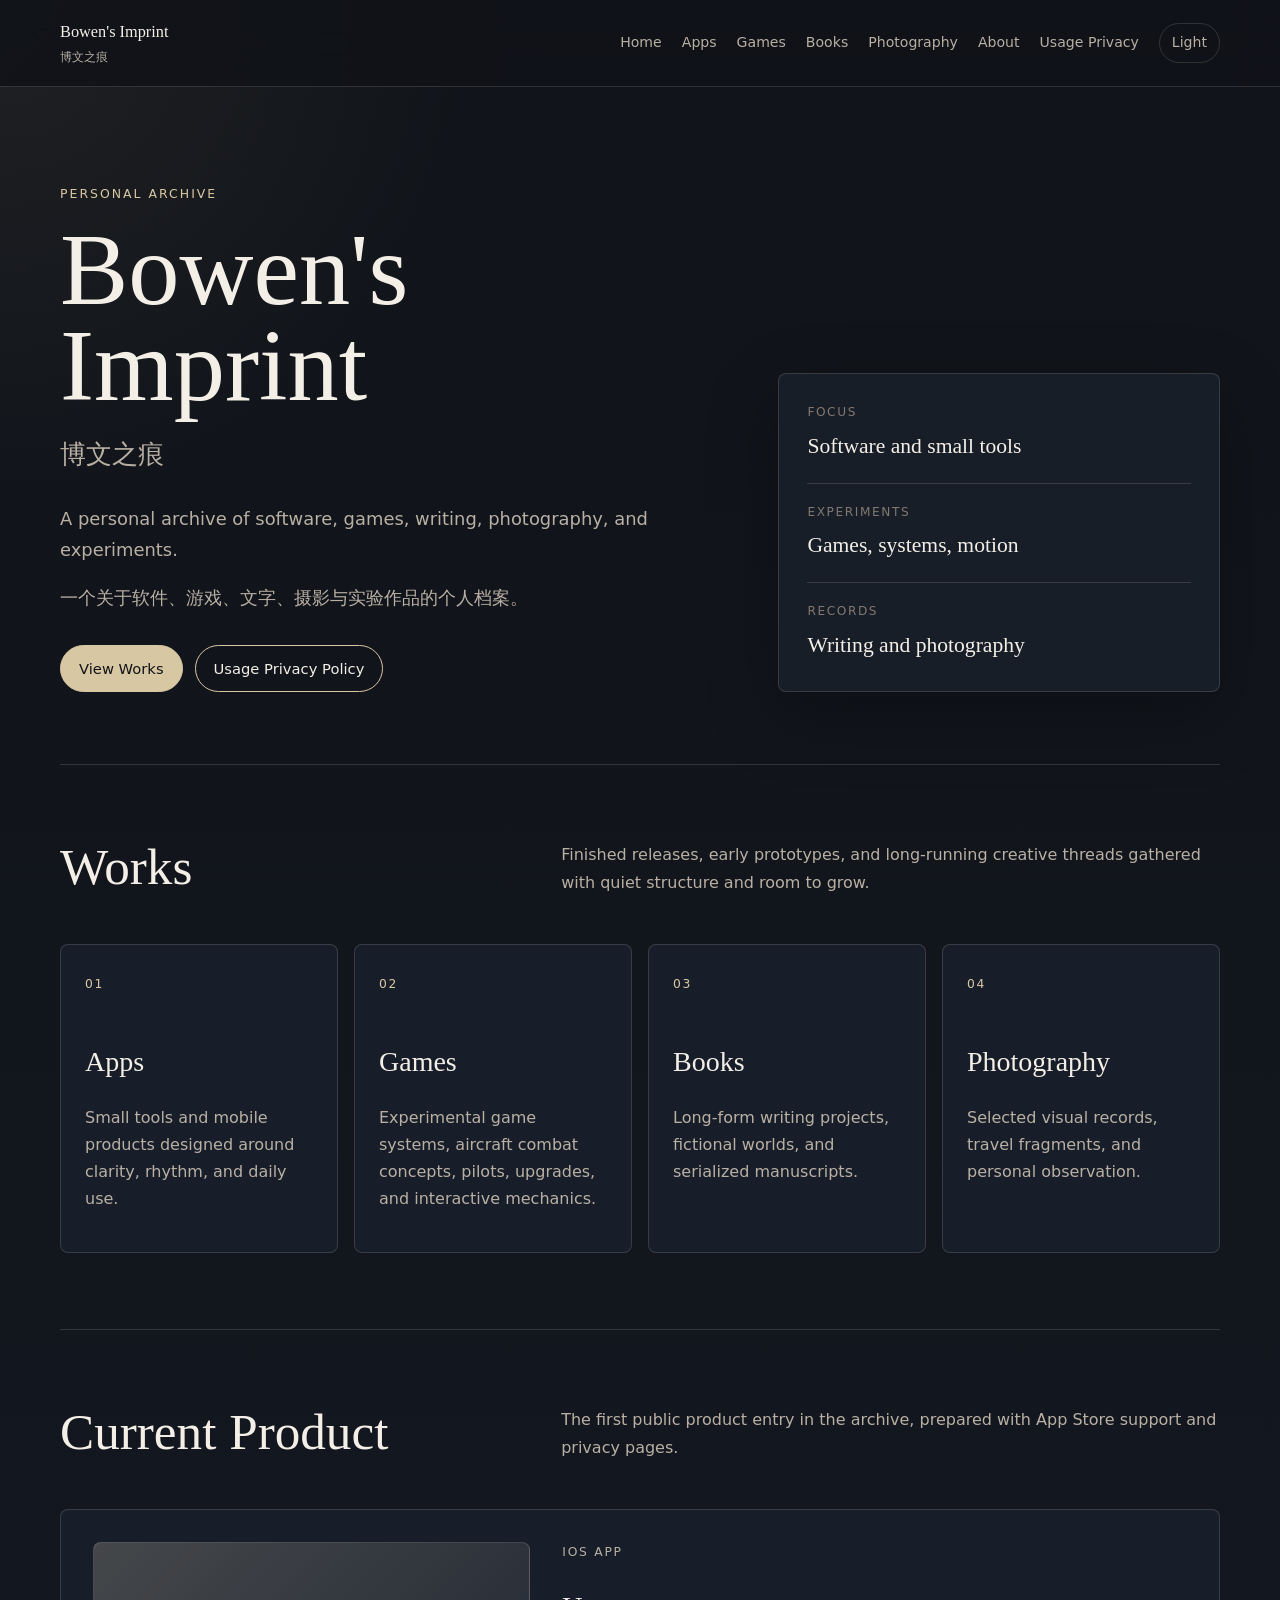
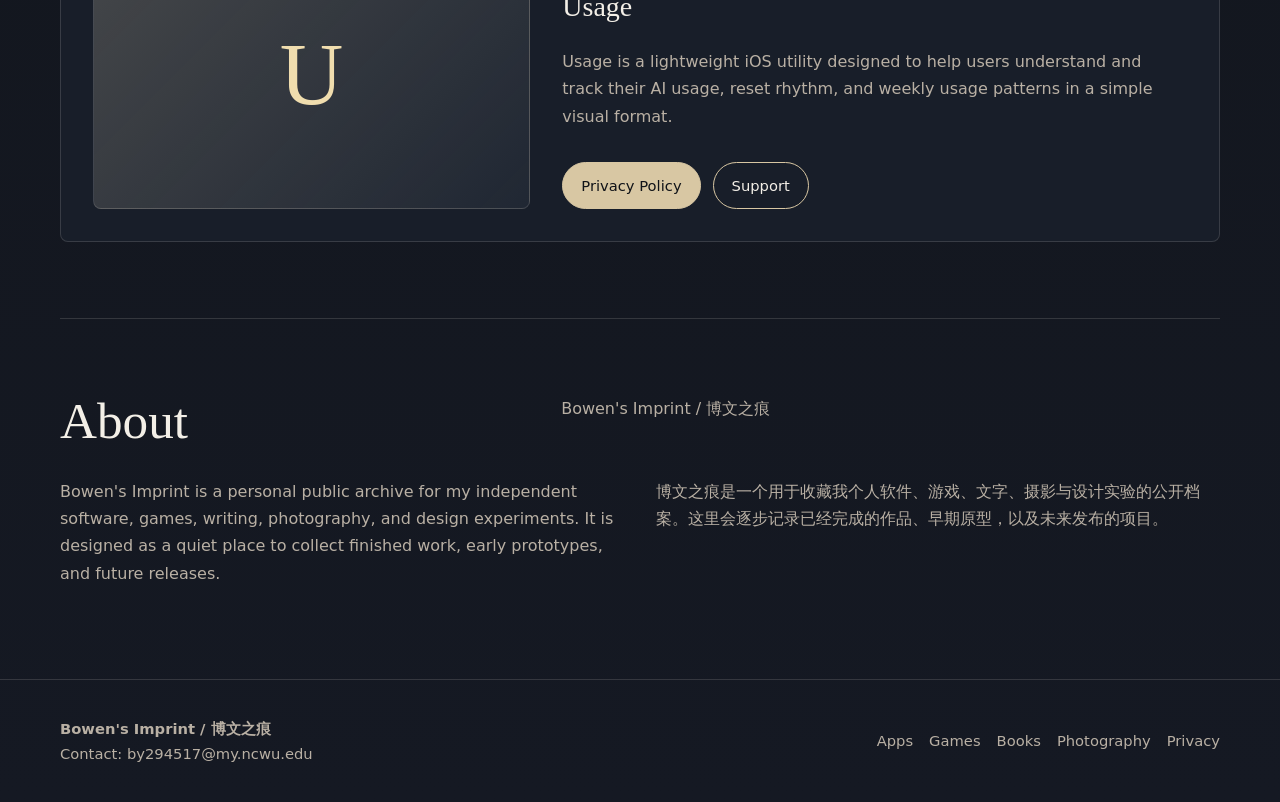
==== index.html @ b710c00c "Initial commit" ====
<!doctype html>
<html lang="en">
  <head>
    <meta charset="utf-8">
    <meta name="viewport" content="width=device-width, initial-scale=1">
    <meta name="description" content="Bowen's Imprint / 博文之痕 is a personal archive of software, games, writing, photography, and experiments.">
    <title>Bowen's Imprint / 博文之痕</title>
    <link rel="stylesheet" href="assets/styles.css">
    <script src="assets/main.js" defer></script>
  </head>
  <body>
    <div class="site-shell">
      <header class="site-header">
        <nav class="nav" aria-label="Primary navigation">
          <a class="brand" href="./" aria-label="Bowen's Imprint home">
            <strong>Bowen's Imprint</strong>
            <span>博文之痕</span>
          </a>
          <div class="nav-links">
            <a href="./">Home</a>
            <a href="#apps">Apps</a>
            <a href="#games">Games</a>
            <a href="#books">Books</a>
            <a href="#photography">Photography</a>
            <a href="#about">About</a>
            <a href="privacy/usage/">Usage Privacy</a>
            <button class="theme-toggle" type="button" data-theme-toggle>Light</button>
          </div>
        </nav>
      </header>

      <main>
        <section class="hero" id="home">
          <div>
            <p class="eyebrow">Personal archive</p>
            <h1>Bowen's Imprint</h1>
            <p class="han-title">博文之痕</p>
            <p class="hero-copy">A personal archive of software, games, writing, photography, and experiments.</p>
            <p class="hero-copy">一个关于软件、游戏、文字、摄影与实验作品的个人档案。</p>
            <div class="hero-actions">
              <a class="button" href="#works">View Works</a>
              <a class="button secondary" href="privacy/usage/">Usage Privacy Policy</a>
            </div>
          </div>
          <aside class="hero-panel" aria-label="Archive categories">
            <dl>
              <div>
                <dt>Focus</dt>
                <dd>Software and small tools</dd>
              </div>
              <div>
                <dt>Experiments</dt>
                <dd>Games, systems, motion</dd>
              </div>
              <div>
                <dt>Records</dt>
                <dd>Writing and photography</dd>
              </div>
            </dl>
          </aside>
        </section>

        <section class="section" id="works" aria-labelledby="works-title">
          <div class="section-heading">
            <h2 id="works-title">Works</h2>
            <p>Finished releases, early prototypes, and long-running creative threads gathered with quiet structure and room to grow.</p>
          </div>
          <div class="grid">
            <article class="card" id="apps">
              <span class="card-number">01</span>
              <h3>Apps</h3>
              <p>Small tools and mobile products designed around clarity, rhythm, and daily use.</p>
            </article>
            <article class="card" id="games">
              <span class="card-number">02</span>
              <h3>Games</h3>
              <p>Experimental game systems, aircraft combat concepts, pilots, upgrades, and interactive mechanics.</p>
            </article>
            <article class="card" id="books">
              <span class="card-number">03</span>
              <h3>Books</h3>
              <p>Long-form writing projects, fictional worlds, and serialized manuscripts.</p>
            </article>
            <article class="card" id="photography">
              <span class="card-number">04</span>
              <h3>Photography</h3>
              <p>Selected visual records, travel fragments, and personal observation.</p>
            </article>
          </div>
        </section>

        <section class="section" aria-labelledby="usage-title">
          <div class="section-heading">
            <h2 id="usage-title">Current Product</h2>
            <p>The first public product entry in the archive, prepared with App Store support and privacy pages.</p>
          </div>
          <article class="product-card">
            <div class="product-mark" aria-hidden="true">U</div>
            <div>
              <p class="product-meta">iOS App</p>
              <h3>Usage</h3>
              <p>Usage is a lightweight iOS utility designed to help users understand and track their AI usage, reset rhythm, and weekly usage patterns in a simple visual format.</p>
              <div class="card-actions">
                <a class="button" href="privacy/usage/">Privacy Policy</a>
                <a class="button secondary" href="support/usage/">Support</a>
              </div>
            </div>
          </article>
        </section>

        <section class="section" id="about" aria-labelledby="about-title">
          <div class="section-heading">
            <h2 id="about-title">About</h2>
            <p>Bowen's Imprint / 博文之痕</p>
          </div>
          <div class="about-copy">
            <p>Bowen's Imprint is a personal public archive for my independent software, games, writing, photography, and design experiments. It is designed as a quiet place to collect finished work, early prototypes, and future releases.</p>
            <p>博文之痕是一个用于收藏我个人软件、游戏、文字、摄影与设计实验的公开档案。这里会逐步记录已经完成的作品、早期原型，以及未来发布的项目。</p>
          </div>
        </section>
      </main>

      <footer class="site-footer">
        <div class="footer-inner">
          <div>
            <strong>Bowen's Imprint / 博文之痕</strong><br>
            Contact: <a href="mailto:by294517@my.ncwu.edu">by294517@my.ncwu.edu</a>
          </div>
          <div class="footer-links" aria-label="Footer navigation">
            <a href="#apps">Apps</a>
            <a href="#games">Games</a>
            <a href="#books">Books</a>
            <a href="#photography">Photography</a>
            <a href="privacy/usage/">Privacy</a>
          </div>
        </div>
      </footer>
    </div>
  </body>
</html>
---- assets/styles.css ----
:root {
  /* Shared design tokens keep the static pages visually consistent. */
  color-scheme: dark;
  --bg: #101318;
  --bg-soft: #151923;
  --panel: #1a202b;
  --panel-strong: #202733;
  --text: #f3efe7;
  --muted: #b9b0a4;
  --subtle: #81786f;
  --line: rgba(243, 239, 231, 0.14);
  --accent: #d8c7a3;
  --accent-strong: #f0ddae;
  --shadow: rgba(0, 0, 0, 0.28);
  --max-width: 1160px;
  --radius: 8px;
  --ease: 180ms ease;
}

:root[data-theme="light"] {
  color-scheme: light;
  --bg: #f5f1ea;
  --bg-soft: #ebe5db;
  --panel: #fffaf1;
  --panel-strong: #f4eadb;
  --text: #17191d;
  --muted: #565048;
  --subtle: #7d756b;
  --line: rgba(23, 25, 29, 0.14);
  --accent: #8a6b35;
  --accent-strong: #5e451c;
  --shadow: rgba(39, 30, 19, 0.12);
}

* {
  box-sizing: border-box;
}

html {
  scroll-behavior: smooth;
}

body {
  margin: 0;
  min-width: 320px;
  background:
    radial-gradient(circle at top left, rgba(216, 199, 163, 0.08), transparent 32rem),
    linear-gradient(180deg, var(--bg), var(--bg-soft));
  color: var(--text);
  font-family: Inter, ui-sans-serif, system-ui, -apple-system, BlinkMacSystemFont, "Segoe UI", sans-serif;
  font-size: 16px;
  line-height: 1.7;
  text-rendering: optimizeLegibility;
}

a {
  color: inherit;
  text-decoration: none;
}

a:hover {
  color: var(--accent-strong);
}

.site-shell {
  min-height: 100vh;
}

.site-header {
  position: sticky;
  top: 0;
  z-index: 20;
  border-bottom: 1px solid var(--line);
  background: color-mix(in srgb, var(--bg) 88%, transparent);
  backdrop-filter: blur(18px);
}

/* The navigation wraps on small screens so every required link remains reachable. */
.nav {
  display: flex;
  align-items: center;
  justify-content: space-between;
  width: min(100% - 40px, var(--max-width));
  margin: 0 auto;
  padding: 18px 0;
  gap: 24px;
}

.brand {
  display: grid;
  gap: 1px;
  min-width: max-content;
  font-family: Georgia, "Times New Roman", serif;
}

.brand strong {
  font-size: 1.02rem;
  font-weight: 500;
}

.brand span {
  color: var(--muted);
  font-size: 0.78rem;
}

.nav-links {
  display: flex;
  align-items: center;
  justify-content: flex-end;
  gap: 20px;
  color: var(--muted);
  font-size: 0.88rem;
}

.nav-links a {
  transition: color var(--ease);
}

.theme-toggle {
  border: 1px solid var(--line);
  border-radius: 999px;
  background: transparent;
  color: var(--muted);
  cursor: pointer;
  font: inherit;
  padding: 7px 12px;
  transition: border-color var(--ease), color var(--ease), background var(--ease);
}

.theme-toggle:hover {
  border-color: var(--accent);
  color: var(--accent-strong);
  background: color-mix(in srgb, var(--accent) 10%, transparent);
}

.section,
.hero,
.page-hero,
.footer-inner {
  width: min(100% - 40px, var(--max-width));
  margin: 0 auto;
}

.hero {
  display: grid;
  grid-template-columns: minmax(0, 1.2fr) minmax(280px, 0.8fr);
  align-items: end;
  gap: 56px;
  padding: 96px 0 72px;
}

/* Hero typography is intentionally editorial and restrained rather than startup-like. */
.eyebrow {
  margin: 0 0 18px;
  color: var(--accent);
  font-size: 0.78rem;
  letter-spacing: 0.16em;
  text-transform: uppercase;
}

h1,
h2,
h3,
p {
  margin-top: 0;
}

h1,
.page-title {
  margin-bottom: 18px;
  font-family: Georgia, "Times New Roman", serif;
  font-size: clamp(3.5rem, 8vw, 7.8rem);
  font-weight: 400;
  line-height: 0.94;
}

.han-title {
  margin-bottom: 28px;
  color: var(--muted);
  font-family: "Songti SC", "Noto Serif CJK SC", serif;
  font-size: clamp(1.45rem, 2vw, 2.15rem);
  font-weight: 400;
}

.hero-copy {
  max-width: 720px;
  color: var(--muted);
  font-size: clamp(1.05rem, 1.4vw, 1.2rem);
}

.hero-actions,
.card-actions {
  display: flex;
  flex-wrap: wrap;
  gap: 12px;
  margin-top: 32px;
}

.button {
  display: inline-flex;
  align-items: center;
  justify-content: center;
  min-height: 44px;
  border: 1px solid var(--accent);
  border-radius: 999px;
  padding: 10px 18px;
  color: var(--bg);
  background: var(--accent);
  font-size: 0.92rem;
  transition: transform var(--ease), border-color var(--ease), background var(--ease), color var(--ease);
}

.button:hover {
  transform: translateY(-1px);
  color: var(--bg);
  background: var(--accent-strong);
  border-color: var(--accent-strong);
}

.button.secondary {
  color: var(--text);
  background: transparent;
}

.button.secondary:hover {
  color: var(--accent-strong);
  background: color-mix(in srgb, var(--accent) 10%, transparent);
}

.hero-panel {
  border: 1px solid var(--line);
  border-radius: var(--radius);
  padding: 28px;
  background: color-mix(in srgb, var(--panel) 88%, transparent);
  box-shadow: 0 24px 70px var(--shadow);
}

.hero-panel dl {
  display: grid;
  gap: 18px;
  margin: 0;
}

.hero-panel div {
  border-bottom: 1px solid var(--line);
  padding-bottom: 18px;
}

.hero-panel div:last-child {
  border-bottom: 0;
  padding-bottom: 0;
}

.hero-panel dt {
  color: var(--subtle);
  font-size: 0.76rem;
  letter-spacing: 0.13em;
  text-transform: uppercase;
}

.hero-panel dd {
  margin: 5px 0 0;
  color: var(--text);
  font-family: Georgia, "Times New Roman", serif;
  font-size: 1.35rem;
}

.section {
  padding: 76px 0;
  border-top: 1px solid var(--line);
}

.section-heading {
  display: grid;
  grid-template-columns: minmax(0, 0.7fr) minmax(0, 1fr);
  gap: 40px;
  margin-bottom: 32px;
}

.section h2 {
  margin-bottom: 0;
  font-family: Georgia, "Times New Roman", serif;
  font-size: clamp(2rem, 4vw, 4rem);
  font-weight: 400;
  line-height: 1;
}

.section-heading p,
.about-copy p,
.document p,
.document li {
  color: var(--muted);
}

.grid {
  display: grid;
  grid-template-columns: repeat(4, minmax(0, 1fr));
  gap: 16px;
}

/* Cards use thin borders and subtle movement to keep the archive calm but tactile. */
.card,
.product-card {
  border: 1px solid var(--line);
  border-radius: var(--radius);
  background: color-mix(in srgb, var(--panel) 92%, transparent);
  transition: transform var(--ease), border-color var(--ease), background var(--ease);
}

.card {
  min-height: 270px;
  padding: 24px;
}

.card:hover,
.product-card:hover {
  transform: translateY(-3px);
  border-color: color-mix(in srgb, var(--accent) 55%, var(--line));
  background: var(--panel);
}

.card-number,
.product-meta {
  color: var(--accent);
  font-size: 0.77rem;
  letter-spacing: 0.14em;
  text-transform: uppercase;
}

.card h3,
.product-card h3 {
  margin: 42px 0 18px;
  font-family: Georgia, "Times New Roman", serif;
  font-size: 1.75rem;
  font-weight: 400;
}

.card p,
.product-card p {
  color: var(--muted);
}

.product-card {
  display: grid;
  grid-template-columns: minmax(0, 0.7fr) minmax(0, 1fr);
  gap: 32px;
  padding: 32px;
}

.product-mark {
  display: grid;
  place-items: center;
  min-height: 260px;
  border: 1px solid var(--line);
  border-radius: var(--radius);
  background:
    linear-gradient(135deg, color-mix(in srgb, var(--accent) 20%, transparent), transparent),
    var(--panel-strong);
  color: var(--accent-strong);
  font-family: Georgia, "Times New Roman", serif;
  font-size: clamp(3rem, 8vw, 5.5rem);
}

.product-card h3 {
  margin-top: 20px;
}

.about-copy {
  display: grid;
  grid-template-columns: repeat(2, minmax(0, 1fr));
  gap: 32px;
}

.site-footer {
  border-top: 1px solid var(--line);
  padding: 36px 0;
}

.footer-inner {
  display: flex;
  align-items: center;
  justify-content: space-between;
  gap: 24px;
  color: var(--muted);
  font-size: 0.92rem;
}

.footer-links {
  display: flex;
  flex-wrap: wrap;
  justify-content: flex-end;
  gap: 16px;
}

.page-hero {
  padding: 80px 0 36px;
}

.page-title {
  max-width: 820px;
  font-size: clamp(2.8rem, 7vw, 6.2rem);
}

.page-kicker {
  max-width: 740px;
  color: var(--muted);
  font-size: 1.08rem;
}

.document {
  width: min(100% - 40px, 860px);
  margin: 0 auto 88px;
  border-top: 1px solid var(--line);
  padding-top: 40px;
}

.document h2 {
  margin: 42px 0 10px;
  font-family: Georgia, "Times New Roman", serif;
  font-size: 1.8rem;
  font-weight: 400;
}

.document h2:first-child {
  margin-top: 0;
}

.document h3 {
  margin: 34px 0 8px;
  font-size: 1.08rem;
  font-weight: 600;
}

.document ul {
  padding-left: 22px;
}

.document a {
  color: var(--accent-strong);
  text-decoration: underline;
  text-decoration-thickness: 1px;
  text-underline-offset: 4px;
}

.back-link {
  display: inline-flex;
  margin-bottom: 28px;
  color: var(--accent);
  font-size: 0.92rem;
}

@media (max-width: 920px) {
  .nav {
    align-items: flex-start;
    flex-direction: column;
  }

  .nav-links {
    flex-wrap: wrap;
    justify-content: flex-start;
    gap: 12px 16px;
  }

  .hero,
  .section-heading,
  .product-card,
  .about-copy {
    grid-template-columns: 1fr;
  }

  .hero {
    padding-top: 70px;
  }

  .grid {
    grid-template-columns: repeat(2, minmax(0, 1fr));
  }
}

@media (max-width: 620px) {
  body {
    font-size: 15px;
  }

  .section,
  .hero,
  .page-hero,
  .footer-inner {
    width: min(100% - 28px, var(--max-width));
  }

  .hero {
    gap: 28px;
    padding: 52px 0 48px;
  }

  h1 {
    font-size: clamp(3rem, 15vw, 4.5rem);
  }

  .grid {
    grid-template-columns: 1fr;
  }

  .card {
    min-height: auto;
  }

  .product-card,
  .hero-panel {
    padding: 22px;
  }

  .product-mark {
    min-height: 180px;
  }

  .footer-inner {
    align-items: flex-start;
    flex-direction: column;
  }

  .footer-links {
    justify-content: flex-start;
  }

  .nav-links {
    font-size: 0.84rem;
  }
}
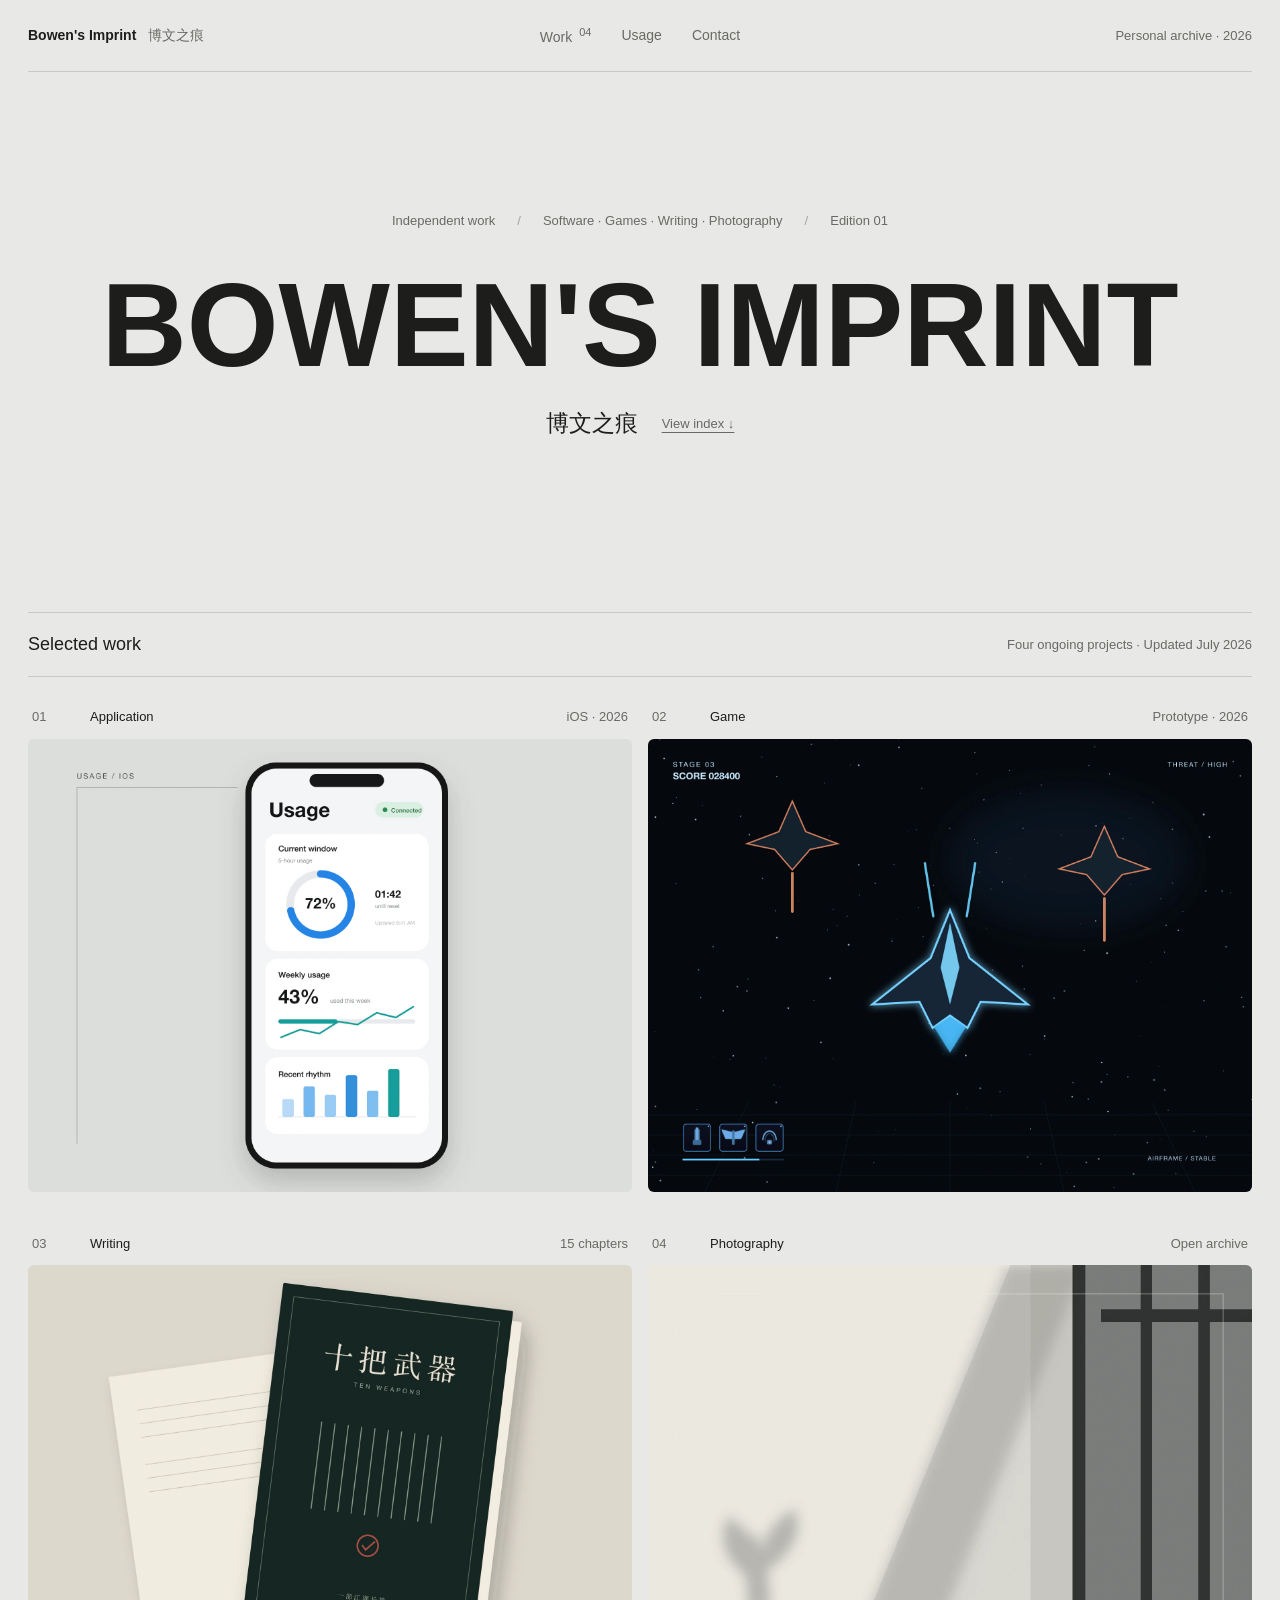
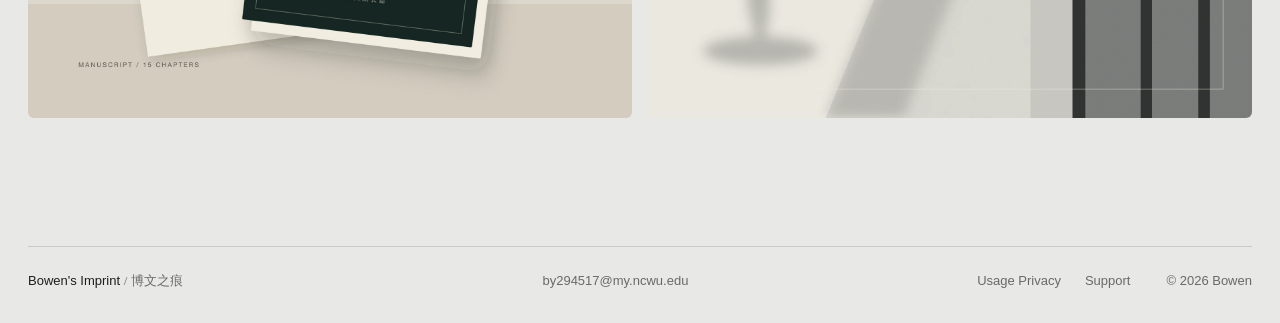
==== commit 3f738034: "Fix website access and redesign homepage - Fixed website structure and accessibility issues - Update" ====
--- a/index.html
+++ b/index.html
@@ -3,138 +3,143 @@
   <head>
     <meta charset="utf-8">
     <meta name="viewport" content="width=device-width, initial-scale=1">
-    <meta name="description" content="Bowen's Imprint / 博文之痕 is a personal archive of software, games, writing, photography, and experiments.">
+    <meta name="theme-color" content="#e8e8e6">
+    <meta name="description" content="Bowen's Imprint / 博文之痕 — software, games, writing, and photography by Bowen.">
     <title>Bowen's Imprint / 博文之痕</title>
+    <link rel="icon" href="assets/favicon.svg" type="image/svg+xml">
+    <link rel="preload" href="assets/images/usage.webp" as="image" type="image/webp">
     <link rel="stylesheet" href="assets/styles.css">
     <script src="assets/main.js" defer></script>
   </head>
   <body>
-    <div class="site-shell">
-      <header class="site-header">
-        <nav class="nav" aria-label="Primary navigation">
-          <a class="brand" href="./" aria-label="Bowen's Imprint home">
-            <strong>Bowen's Imprint</strong>
-            <span>博文之痕</span>
-          </a>
-          <div class="nav-links">
-            <a href="./">Home</a>
-            <a href="#apps">Apps</a>
-            <a href="#games">Games</a>
-            <a href="#books">Books</a>
-            <a href="#photography">Photography</a>
-            <a href="#about">About</a>
-            <a href="privacy/usage/">Usage Privacy</a>
-            <button class="theme-toggle" type="button" data-theme-toggle>Light</button>
+    <a class="skip-link" href="#works">Skip to works</a>
+
+    <header class="site-header">
+      <div class="header-inner">
+        <a class="site-mark" href="./" aria-label="Bowen's Imprint home">
+          <span>Bowen's Imprint</span>
+          <span lang="zh-Hans">博文之痕</span>
+        </a>
+        <nav class="header-nav" aria-label="Primary navigation">
+          <a href="#works">Work <span>04</span></a>
+          <a href="privacy/usage/">Usage</a>
+          <a href="mailto:by294517@my.ncwu.edu">Contact</a>
+        </nav>
+        <span class="header-note">Personal archive · 2026</span>
+      </div>
+    </header>
+
+    <main>
+      <section class="intro" aria-labelledby="page-title">
+        <div class="intro-inner">
+          <div class="intro-meta" aria-hidden="true">
+            <span>Independent work</span>
+            <span>Software · Games · Writing · Photography</span>
+            <span>Edition 01</span>
           </div>
-        </nav>
-      </header>
+          <h1 id="page-title">Bowen's Imprint</h1>
+          <div class="intro-credit">
+            <span lang="zh-Hans">博文之痕</span>
+            <a href="#works">View index ↓</a>
+          </div>
+        </div>
+      </section>
 
-      <main>
-        <section class="hero" id="home">
-          <div>
-            <p class="eyebrow">Personal archive</p>
-            <h1>Bowen's Imprint</h1>
-            <p class="han-title">博文之痕</p>
-            <p class="hero-copy">A personal archive of software, games, writing, photography, and experiments.</p>
-            <p class="hero-copy">一个关于软件、游戏、文字、摄影与实验作品的个人档案。</p>
-            <div class="hero-actions">
-              <a class="button" href="#works">View Works</a>
-              <a class="button secondary" href="privacy/usage/">Usage Privacy Policy</a>
+      <section class="project-index" id="works" aria-labelledby="works-title">
+        <header class="index-header">
+          <h2 id="works-title">Selected work</h2>
+          <p>Four ongoing projects · Updated July 2026</p>
+        </header>
+        <div class="project-grid">
+          <article class="project">
+            <div class="project-meta">
+              <span>01</span>
+              <span>Application</span>
+              <span>iOS · 2026</span>
             </div>
-          </div>
-          <aside class="hero-panel" aria-label="Archive categories">
-            <dl>
-              <div>
-                <dt>Focus</dt>
-                <dd>Software and small tools</dd>
-              </div>
-              <div>
-                <dt>Experiments</dt>
-                <dd>Games, systems, motion</dd>
-              </div>
-              <div>
-                <dt>Records</dt>
-                <dd>Writing and photography</dd>
-              </div>
-            </dl>
-          </aside>
-        </section>
-
-        <section class="section" id="works" aria-labelledby="works-title">
-          <div class="section-heading">
-            <h2 id="works-title">Works</h2>
-            <p>Finished releases, early prototypes, and long-running creative threads gathered with quiet structure and room to grow.</p>
-          </div>
-          <div class="grid">
-            <article class="card" id="apps">
-              <span class="card-number">01</span>
-              <h3>Apps</h3>
-              <p>Small tools and mobile products designed around clarity, rhythm, and daily use.</p>
-            </article>
-            <article class="card" id="games">
-              <span class="card-number">02</span>
-              <h3>Games</h3>
-              <p>Experimental game systems, aircraft combat concepts, pilots, upgrades, and interactive mechanics.</p>
-            </article>
-            <article class="card" id="books">
-              <span class="card-number">03</span>
-              <h3>Books</h3>
-              <p>Long-form writing projects, fictional worlds, and serialized manuscripts.</p>
-            </article>
-            <article class="card" id="photography">
-              <span class="card-number">04</span>
-              <h3>Photography</h3>
-              <p>Selected visual records, travel fragments, and personal observation.</p>
-            </article>
-          </div>
-        </section>
-
-        <section class="section" aria-labelledby="usage-title">
-          <div class="section-heading">
-            <h2 id="usage-title">Current Product</h2>
-            <p>The first public product entry in the archive, prepared with App Store support and privacy pages.</p>
-          </div>
-          <article class="product-card">
-            <div class="product-mark" aria-hidden="true">U</div>
-            <div>
-              <p class="product-meta">iOS App</p>
-              <h3>Usage</h3>
-              <p>Usage is a lightweight iOS utility designed to help users understand and track their AI usage, reset rhythm, and weekly usage patterns in a simple visual format.</p>
-              <div class="card-actions">
-                <a class="button" href="privacy/usage/">Privacy Policy</a>
-                <a class="button secondary" href="support/usage/">Support</a>
+            <div class="project-visual" tabindex="0" data-project aria-label="Usage, iOS application">
+              <img src="assets/images/usage.webp" width="1800" height="1350" alt="Usage iOS app interface showing current and weekly AI usage" fetchpriority="high">
+              <div class="project-overlay">
+                <p class="project-state">Available for iOS</p>
+                <div class="project-details">
+                  <h3>Usage</h3>
+                  <p>A clear view of AI usage and reset rhythm.</p>
+                  <nav class="project-links" aria-label="Usage links">
+                    <a href="privacy/usage/">Privacy</a>
+                    <a href="support/usage/">Support</a>
+                  </nav>
+                </div>
               </div>
             </div>
           </article>
-        </section>
 
-        <section class="section" id="about" aria-labelledby="about-title">
-          <div class="section-heading">
-            <h2 id="about-title">About</h2>
-            <p>Bowen's Imprint / 博文之痕</p>
-          </div>
-          <div class="about-copy">
-            <p>Bowen's Imprint is a personal public archive for my independent software, games, writing, photography, and design experiments. It is designed as a quiet place to collect finished work, early prototypes, and future releases.</p>
-            <p>博文之痕是一个用于收藏我个人软件、游戏、文字、摄影与设计实验的公开档案。这里会逐步记录已经完成的作品、早期原型，以及未来发布的项目。</p>
-          </div>
-        </section>
-      </main>
+          <article class="project">
+            <div class="project-meta">
+              <span>02</span>
+              <span>Game</span>
+              <span>Prototype · 2026</span>
+            </div>
+            <div class="project-visual" tabindex="0" data-project aria-label="Thunder Fighter, experimental game">
+              <img src="assets/images/thunder-fighter.webp" width="1800" height="1350" alt="Thunder Fighter space combat interface with aircraft, enemies, and equipment HUD" loading="lazy">
+              <div class="project-overlay">
+                <p class="project-state">In development</p>
+                <div class="project-details">
+                  <h3>Thunder Fighter</h3>
+                  <p>Aircraft combat, pilots, systems, and upgrades.</p>
+                </div>
+              </div>
+            </div>
+          </article>
 
-      <footer class="site-footer">
-        <div class="footer-inner">
-          <div>
-            <strong>Bowen's Imprint / 博文之痕</strong><br>
-            Contact: <a href="mailto:by294517@my.ncwu.edu">by294517@my.ncwu.edu</a>
-          </div>
-          <div class="footer-links" aria-label="Footer navigation">
-            <a href="#apps">Apps</a>
-            <a href="#games">Games</a>
-            <a href="#books">Books</a>
-            <a href="#photography">Photography</a>
-            <a href="privacy/usage/">Privacy</a>
-          </div>
+          <article class="project">
+            <div class="project-meta">
+              <span>03</span>
+              <span>Writing</span>
+              <span>15 chapters</span>
+            </div>
+            <div class="project-visual" tabindex="0" data-project aria-label="Ten Weapons, Chinese novel">
+              <img src="assets/images/ten-weapons.webp" width="1800" height="1350" alt="Dark green book cover for the Chinese novel Ten Weapons" loading="lazy">
+              <div class="project-overlay">
+                <p class="project-state">Manuscript</p>
+                <div class="project-details">
+                  <h3>Ten Weapons <span lang="zh-Hans">十把武器</span></h3>
+                  <p>A long-form wuxia world told through people and weapons.</p>
+                </div>
+              </div>
+            </div>
+          </article>
+
+          <article class="project">
+            <div class="project-meta">
+              <span>04</span>
+              <span>Photography</span>
+              <span>Open archive</span>
+            </div>
+            <div class="project-visual" tabindex="0" data-project aria-label="Photography archive">
+              <img src="assets/images/photography-placeholder.webp" width="1800" height="1350" alt="Quiet architectural light and shadow reserved for the photography archive" loading="lazy">
+              <div class="project-overlay">
+                <p class="project-state">First selection pending</p>
+                <div class="project-details">
+                  <h3>Photography</h3>
+                  <p>Personal observations, awaiting the first selection.</p>
+                </div>
+              </div>
+            </div>
+          </article>
         </div>
-      </footer>
-    </div>
+      </section>
+    </main>
+
+    <footer class="site-footer">
+      <div class="footer-inner">
+        <p class="footer-name">Bowen's Imprint <span lang="zh-Hans">/ 博文之痕</span></p>
+        <a class="footer-contact" href="mailto:by294517@my.ncwu.edu">by294517@my.ncwu.edu</a>
+        <nav class="footer-links" aria-label="Legal and support links">
+          <a href="privacy/usage/">Usage Privacy</a>
+          <a href="support/usage/">Support</a>
+        </nav>
+        <p class="footer-year">© 2026 Bowen</p>
+      </div>
+    </footer>
   </body>
 </html>
--- a/assets/styles.css
+++ b/assets/styles.css
@@ -1,35 +1,12 @@
 :root {
-  /* Shared design tokens keep the static pages visually consistent. */
-  color-scheme: dark;
-  --bg: #101318;
-  --bg-soft: #151923;
-  --panel: #1a202b;
-  --panel-strong: #202733;
-  --text: #f3efe7;
-  --muted: #b9b0a4;
-  --subtle: #81786f;
-  --line: rgba(243, 239, 231, 0.14);
-  --accent: #d8c7a3;
-  --accent-strong: #f0ddae;
-  --shadow: rgba(0, 0, 0, 0.28);
-  --max-width: 1160px;
-  --radius: 8px;
-  --ease: 180ms ease;
-}
-
-:root[data-theme="light"] {
   color-scheme: light;
-  --bg: #f5f1ea;
-  --bg-soft: #ebe5db;
-  --panel: #fffaf1;
-  --panel-strong: #f4eadb;
-  --text: #17191d;
-  --muted: #565048;
-  --subtle: #7d756b;
-  --line: rgba(23, 25, 29, 0.14);
-  --accent: #8a6b35;
-  --accent-strong: #5e451c;
-  --shadow: rgba(39, 30, 19, 0.12);
+  --paper: #e8e8e6;
+  --surface: #f3f3f0;
+  --ink: #1d1e1c;
+  --muted: #696a66;
+  --line: #c9cac6;
+  --gutter: 28px;
+  --content-width: 1760px;
 }
 
 * {
@@ -43,14 +20,13 @@
 body {
   margin: 0;
   min-width: 320px;
-  background:
-    radial-gradient(circle at top left, rgba(216, 199, 163, 0.08), transparent 32rem),
-    linear-gradient(180deg, var(--bg), var(--bg-soft));
-  color: var(--text);
-  font-family: Inter, ui-sans-serif, system-ui, -apple-system, BlinkMacSystemFont, "Segoe UI", sans-serif;
+  background: var(--paper);
+  color: var(--ink);
+  font-family: "Helvetica Neue", Helvetica, Arial, "PingFang SC", sans-serif;
   font-size: 16px;
-  line-height: 1.7;
+  line-height: 1.5;
   text-rendering: optimizeLegibility;
+  -webkit-font-smoothing: antialiased;
 }
 
 a {
@@ -58,473 +34,679 @@
   text-decoration: none;
 }
 
-a:hover {
-  color: var(--accent-strong);
-}
-
-.site-shell {
-  min-height: 100vh;
+img {
+  display: block;
+  max-width: 100%;
+}
+
+button,
+input,
+textarea,
+select {
+  font: inherit;
+}
+
+.skip-link {
+  position: absolute;
+  top: -80px;
+  left: 12px;
+  z-index: 100;
+  padding: 10px 14px;
+  background: var(--ink);
+  color: var(--surface);
+}
+
+.keyboard-navigation .skip-link:focus {
+  top: 12px;
+}
+
+.visually-hidden {
+  position: absolute;
+  width: 1px;
+  height: 1px;
+  padding: 0;
+  margin: -1px;
+  overflow: hidden;
+  clip: rect(0, 0, 0, 0);
+  white-space: nowrap;
+  border: 0;
 }
 
 .site-header {
-  position: sticky;
-  top: 0;
-  z-index: 20;
+  position: absolute;
+  inset: 0 0 auto;
+  z-index: 10;
+}
+
+.header-inner {
+  display: grid;
+  grid-template-columns: 1fr auto 1fr;
+  align-items: center;
+  width: min(calc(100% - (var(--gutter) * 2)), var(--content-width));
+  min-height: 72px;
+  margin: 0 auto;
   border-bottom: 1px solid var(--line);
-  background: color-mix(in srgb, var(--bg) 88%, transparent);
-  backdrop-filter: blur(18px);
-}
-
-/* The navigation wraps on small screens so every required link remains reachable. */
-.nav {
+}
+
+.site-mark {
+  display: flex;
+  align-items: baseline;
+  gap: 12px;
+  justify-self: start;
+  font-size: 14px;
+  line-height: 1.25;
+}
+
+.site-mark span:first-child {
+  font-weight: 600;
+}
+
+.site-mark span:last-child,
+.footer-name span {
+  color: var(--muted);
+  font-family: "Songti SC", STSong, serif;
+}
+
+.header-nav {
   display: flex;
   align-items: center;
-  justify-content: space-between;
-  width: min(100% - 40px, var(--max-width));
+  gap: 30px;
+  font-size: 14px;
+}
+
+.header-nav a,
+.header-note,
+.project-meta,
+.intro-meta,
+.index-header p {
+  color: var(--muted);
+}
+
+.header-nav a:hover,
+.header-nav a:focus-visible {
+  color: var(--ink);
+  text-decoration: underline;
+  text-underline-offset: 4px;
+}
+
+.header-nav span {
+  margin-left: 3px;
+  font-size: 11px;
+  vertical-align: super;
+}
+
+.header-note {
+  justify-self: end;
+  font-size: 13px;
+}
+
+.intro {
+  display: grid;
+  min-height: 68vh;
+  align-items: center;
+  padding: 116px var(--gutter) 76px;
+}
+
+.intro-inner {
+  width: min(100%, var(--content-width));
   margin: 0 auto;
-  padding: 18px 0;
-  gap: 24px;
-}
-
-.brand {
-  display: grid;
-  gap: 1px;
-  min-width: max-content;
-  font-family: Georgia, "Times New Roman", serif;
-}
-
-.brand strong {
-  font-size: 1.02rem;
-  font-weight: 500;
-}
-
-.brand span {
-  color: var(--muted);
-  font-size: 0.78rem;
-}
-
-.nav-links {
+}
+
+.intro-meta {
+  display: flex;
+  justify-content: center;
+  gap: 22px;
+  font-size: 13px;
+}
+
+.intro-meta span + span::before {
+  content: "/";
+  margin-right: 22px;
+  color: #a4a5a1;
+}
+
+.intro h1 {
+  margin: 42px 0 28px;
+  font-size: 118px;
+  font-weight: 600;
+  line-height: 0.9;
+  text-align: center;
+  text-transform: uppercase;
+}
+
+.intro-credit {
   display: flex;
   align-items: center;
-  justify-content: flex-end;
-  gap: 20px;
+  justify-content: center;
+  gap: 24px;
+}
+
+.intro-credit span {
+  font-family: "Songti SC", STSong, serif;
+  font-size: 23px;
+}
+
+.intro-credit a {
   color: var(--muted);
-  font-size: 0.88rem;
-}
-
-.nav-links a {
-  transition: color var(--ease);
-}
-
-.theme-toggle {
-  border: 1px solid var(--line);
-  border-radius: 999px;
-  background: transparent;
-  color: var(--muted);
-  cursor: pointer;
-  font: inherit;
-  padding: 7px 12px;
-  transition: border-color var(--ease), color var(--ease), background var(--ease);
-}
-
-.theme-toggle:hover {
-  border-color: var(--accent);
-  color: var(--accent-strong);
-  background: color-mix(in srgb, var(--accent) 10%, transparent);
-}
-
-.section,
-.hero,
-.page-hero,
-.footer-inner {
-  width: min(100% - 40px, var(--max-width));
+  font-size: 13px;
+  text-decoration: underline;
+  text-underline-offset: 4px;
+}
+
+.project-index {
+  width: min(calc(100% - (var(--gutter) * 2)), var(--content-width));
   margin: 0 auto;
 }
 
-.hero {
-  display: grid;
-  grid-template-columns: minmax(0, 1.2fr) minmax(280px, 0.8fr);
-  align-items: end;
-  gap: 56px;
-  padding: 96px 0 72px;
-}
-
-/* Hero typography is intentionally editorial and restrained rather than startup-like. */
-.eyebrow {
-  margin: 0 0 18px;
-  color: var(--accent);
-  font-size: 0.78rem;
-  letter-spacing: 0.16em;
-  text-transform: uppercase;
-}
-
-h1,
-h2,
-h3,
-p {
-  margin-top: 0;
-}
-
-h1,
-.page-title {
-  margin-bottom: 18px;
-  font-family: Georgia, "Times New Roman", serif;
-  font-size: clamp(3.5rem, 8vw, 7.8rem);
-  font-weight: 400;
-  line-height: 0.94;
-}
-
-.han-title {
-  margin-bottom: 28px;
-  color: var(--muted);
-  font-family: "Songti SC", "Noto Serif CJK SC", serif;
-  font-size: clamp(1.45rem, 2vw, 2.15rem);
-  font-weight: 400;
-}
-
-.hero-copy {
-  max-width: 720px;
-  color: var(--muted);
-  font-size: clamp(1.05rem, 1.4vw, 1.2rem);
-}
-
-.hero-actions,
-.card-actions {
-  display: flex;
-  flex-wrap: wrap;
-  gap: 12px;
-  margin-top: 32px;
-}
-
-.button {
-  display: inline-flex;
-  align-items: center;
-  justify-content: center;
-  min-height: 44px;
-  border: 1px solid var(--accent);
-  border-radius: 999px;
-  padding: 10px 18px;
-  color: var(--bg);
-  background: var(--accent);
-  font-size: 0.92rem;
-  transition: transform var(--ease), border-color var(--ease), background var(--ease), color var(--ease);
-}
-
-.button:hover {
-  transform: translateY(-1px);
-  color: var(--bg);
-  background: var(--accent-strong);
-  border-color: var(--accent-strong);
-}
-
-.button.secondary {
-  color: var(--text);
-  background: transparent;
-}
-
-.button.secondary:hover {
-  color: var(--accent-strong);
-  background: color-mix(in srgb, var(--accent) 10%, transparent);
-}
-
-.hero-panel {
-  border: 1px solid var(--line);
-  border-radius: var(--radius);
-  padding: 28px;
-  background: color-mix(in srgb, var(--panel) 88%, transparent);
-  box-shadow: 0 24px 70px var(--shadow);
-}
-
-.hero-panel dl {
-  display: grid;
-  gap: 18px;
-  margin: 0;
-}
-
-.hero-panel div {
-  border-bottom: 1px solid var(--line);
-  padding-bottom: 18px;
-}
-
-.hero-panel div:last-child {
-  border-bottom: 0;
-  padding-bottom: 0;
-}
-
-.hero-panel dt {
-  color: var(--subtle);
-  font-size: 0.76rem;
-  letter-spacing: 0.13em;
-  text-transform: uppercase;
-}
-
-.hero-panel dd {
-  margin: 5px 0 0;
-  color: var(--text);
-  font-family: Georgia, "Times New Roman", serif;
-  font-size: 1.35rem;
-}
-
-.section {
-  padding: 76px 0;
-  border-top: 1px solid var(--line);
-}
-
-.section-heading {
-  display: grid;
-  grid-template-columns: minmax(0, 0.7fr) minmax(0, 1fr);
-  gap: 40px;
-  margin-bottom: 32px;
-}
-
-.section h2 {
-  margin-bottom: 0;
-  font-family: Georgia, "Times New Roman", serif;
-  font-size: clamp(2rem, 4vw, 4rem);
-  font-weight: 400;
-  line-height: 1;
-}
-
-.section-heading p,
-.about-copy p,
-.document p,
-.document li {
-  color: var(--muted);
-}
-
-.grid {
-  display: grid;
-  grid-template-columns: repeat(4, minmax(0, 1fr));
-  gap: 16px;
-}
-
-/* Cards use thin borders and subtle movement to keep the archive calm but tactile. */
-.card,
-.product-card {
-  border: 1px solid var(--line);
-  border-radius: var(--radius);
-  background: color-mix(in srgb, var(--panel) 92%, transparent);
-  transition: transform var(--ease), border-color var(--ease), background var(--ease);
-}
-
-.card {
-  min-height: 270px;
-  padding: 24px;
-}
-
-.card:hover,
-.product-card:hover {
-  transform: translateY(-3px);
-  border-color: color-mix(in srgb, var(--accent) 55%, var(--line));
-  background: var(--panel);
-}
-
-.card-number,
-.product-meta {
-  color: var(--accent);
-  font-size: 0.77rem;
-  letter-spacing: 0.14em;
-  text-transform: uppercase;
-}
-
-.card h3,
-.product-card h3 {
-  margin: 42px 0 18px;
-  font-family: Georgia, "Times New Roman", serif;
-  font-size: 1.75rem;
-  font-weight: 400;
-}
-
-.card p,
-.product-card p {
-  color: var(--muted);
-}
-
-.product-card {
-  display: grid;
-  grid-template-columns: minmax(0, 0.7fr) minmax(0, 1fr);
-  gap: 32px;
-  padding: 32px;
-}
-
-.product-mark {
-  display: grid;
-  place-items: center;
-  min-height: 260px;
-  border: 1px solid var(--line);
-  border-radius: var(--radius);
-  background:
-    linear-gradient(135deg, color-mix(in srgb, var(--accent) 20%, transparent), transparent),
-    var(--panel-strong);
-  color: var(--accent-strong);
-  font-family: Georgia, "Times New Roman", serif;
-  font-size: clamp(3rem, 8vw, 5.5rem);
-}
-
-.product-card h3 {
-  margin-top: 20px;
-}
-
-.about-copy {
-  display: grid;
-  grid-template-columns: repeat(2, minmax(0, 1fr));
-  gap: 32px;
-}
-
-.site-footer {
-  border-top: 1px solid var(--line);
-  padding: 36px 0;
-}
-
-.footer-inner {
+.index-header {
   display: flex;
   align-items: center;
   justify-content: space-between;
   gap: 24px;
+  margin-bottom: 30px;
+  padding: 18px 0;
+  border-top: 1px solid var(--line);
+  border-bottom: 1px solid var(--line);
+}
+
+.index-header h2,
+.index-header p {
+  margin: 0;
+}
+
+.index-header h2 {
+  font-size: 18px;
+  font-weight: 500;
+}
+
+.index-header p {
+  font-size: 13px;
+}
+
+.project-grid {
+  display: grid;
+  grid-template-columns: repeat(2, minmax(0, 1fr));
+  column-gap: 16px;
+  row-gap: 42px;
+}
+
+.project {
+  min-width: 0;
+}
+
+.project-meta {
+  display: grid;
+  grid-template-columns: 46px minmax(0, 1fr) auto;
+  gap: 12px;
+  padding: 0 4px 12px;
+  font-size: 13px;
+}
+
+.project-meta span:nth-child(2) {
+  color: var(--ink);
+}
+
+.project-visual {
+  position: relative;
+  min-width: 0;
+  aspect-ratio: 4 / 3;
+  overflow: hidden;
+  border-radius: 6px;
+  background: #d5d5d2;
+  outline: 0;
+}
+
+.project-visual > img {
+  width: 100%;
+  height: 100%;
+  object-fit: cover;
+  transition: transform 750ms cubic-bezier(0.22, 1, 0.36, 1);
+}
+
+.project-overlay {
+  position: absolute;
+  inset: 0;
+  display: flex;
+  flex-direction: column;
+  justify-content: space-between;
+  padding: 28px;
+  background: rgba(14, 15, 14, 0.44);
+  color: #ffffff;
+  opacity: 0;
+  pointer-events: none;
+  transition: opacity 300ms ease;
+}
+
+.project-state,
+.project-details p,
+.project-details h3 {
+  margin: 0;
+}
+
+.project-state {
+  align-self: flex-end;
+  font-size: 13px;
+}
+
+.project-details {
+  max-width: 580px;
+}
+
+.project-details h3 {
+  font-size: 44px;
+  font-weight: 500;
+  line-height: 1.04;
+}
+
+.project-details h3 span {
+  font-family: "Songti SC", STSong, serif;
+  font-size: 0.68em;
+  font-weight: 400;
+}
+
+.project-details > p {
+  max-width: 430px;
+  margin-top: 10px;
+  color: rgba(255, 255, 255, 0.8);
+  font-size: 15px;
+}
+
+.project-links {
+  display: flex;
+  gap: 24px;
+  margin-top: 24px;
+  font-size: 14px;
+}
+
+.project-links a {
+  padding-bottom: 3px;
+  border-bottom: 1px solid rgba(255, 255, 255, 0.7);
+}
+
+.project-visual:hover .project-overlay,
+.project-visual:focus-visible .project-overlay,
+.project-visual:focus-within .project-overlay,
+.project-visual.is-active .project-overlay {
+  opacity: 1;
+  pointer-events: auto;
+}
+
+.project-visual:hover > img,
+.project-visual:focus-visible > img,
+.project-visual:focus-within > img,
+.project-visual.is-active > img {
+  transform: scale(1.018);
+}
+
+.project-visual:focus-visible {
+  outline: 2px solid var(--ink);
+  outline-offset: 4px;
+}
+
+.site-footer {
+  padding: 128px var(--gutter) 32px;
+}
+
+.footer-inner {
+  display: grid;
+  grid-template-columns: 1.2fr 1fr auto auto;
+  align-items: end;
+  gap: 36px;
+  width: min(100%, var(--content-width));
+  margin: 0 auto;
+  padding-top: 24px;
+  border-top: 1px solid var(--line);
+  font-size: 13px;
+}
+
+.footer-inner p {
+  margin: 0;
+}
+
+.footer-contact,
+.footer-links,
+.footer-year {
   color: var(--muted);
-  font-size: 0.92rem;
 }
 
 .footer-links {
   display: flex;
-  flex-wrap: wrap;
-  justify-content: flex-end;
-  gap: 16px;
-}
-
-.page-hero {
-  padding: 80px 0 36px;
-}
-
-.page-title {
+  gap: 24px;
+}
+
+.footer-inner a:hover,
+.footer-inner a:focus-visible,
+.document-back:hover,
+.document-back:focus-visible {
+  color: var(--ink);
+  text-decoration: underline;
+  text-underline-offset: 4px;
+}
+
+/* Legal and support pages use the same neutral editorial system. */
+.legal-page .site-header {
+  position: relative;
+}
+
+.legal-page .header-inner {
+  grid-template-columns: 1fr auto;
+}
+
+.legal-page .header-note {
+  justify-self: end;
+}
+
+.legal-main {
+  width: min(calc(100% - (var(--gutter) * 2)), 1180px);
+  margin: 0 auto;
+  padding: 120px 0 0;
+}
+
+.document-back {
+  display: inline-block;
+  margin-bottom: 70px;
+  color: var(--muted);
+  font-size: 13px;
+}
+
+.legal-hero {
+  display: grid;
+  grid-template-columns: minmax(0, 1fr) auto;
+  align-items: end;
+  gap: 48px;
+  padding-bottom: 78px;
+}
+
+.legal-hero h1 {
   max-width: 820px;
-  font-size: clamp(2.8rem, 7vw, 6.2rem);
-}
-
-.page-kicker {
-  max-width: 740px;
+  margin: 0;
+  font-size: 68px;
+  font-weight: 500;
+  line-height: 1.02;
+}
+
+.legal-date {
+  margin: 0 0 7px;
   color: var(--muted);
-  font-size: 1.08rem;
-}
-
-.document {
-  width: min(100% - 40px, 860px);
-  margin: 0 auto 88px;
+  font-size: 13px;
+  white-space: nowrap;
+}
+
+.legal-document {
+  padding-bottom: 120px;
+}
+
+.legal-block {
+  display: grid;
+  grid-template-columns: 180px minmax(0, 720px);
+  justify-content: space-between;
+  gap: 64px;
+  padding: 76px 0;
   border-top: 1px solid var(--line);
-  padding-top: 40px;
-}
-
-.document h2 {
-  margin: 42px 0 10px;
-  font-family: Georgia, "Times New Roman", serif;
-  font-size: 1.8rem;
+}
+
+.legal-language {
+  margin: 0;
+  color: var(--muted);
+  font-size: 13px;
   font-weight: 400;
 }
 
-.document h2:first-child {
+.legal-copy {
+  max-width: 720px;
+}
+
+.legal-copy > p:first-child {
   margin-top: 0;
-}
-
-.document h3 {
-  margin: 34px 0 8px;
-  font-size: 1.08rem;
-  font-weight: 600;
-}
-
-.document ul {
-  padding-left: 22px;
-}
-
-.document a {
-  color: var(--accent-strong);
+  color: var(--ink);
+  font-size: 20px;
+  line-height: 1.55;
+}
+
+.legal-copy h2 {
+  margin: 50px 0 12px;
+  font-size: 22px;
+  font-weight: 500;
+  line-height: 1.3;
+}
+
+.legal-copy p,
+.legal-copy li {
+  color: #4e4f4b;
+  line-height: 1.75;
+}
+
+.legal-copy ul {
+  margin: 16px 0 0;
+  padding-left: 20px;
+}
+
+.legal-copy a {
+  color: var(--ink);
   text-decoration: underline;
-  text-decoration-thickness: 1px;
   text-underline-offset: 4px;
 }
 
-.back-link {
-  display: inline-flex;
-  margin-bottom: 28px;
-  color: var(--accent);
-  font-size: 0.92rem;
-}
-
-@media (max-width: 920px) {
-  .nav {
+.legal-footer {
+  padding-top: 0;
+}
+
+@media (max-width: 1100px) {
+  .header-inner {
+    grid-template-columns: 1fr auto;
+  }
+
+  .header-note {
+    display: none;
+  }
+
+  .intro h1 {
+    font-size: 84px;
+  }
+
+  .legal-hero h1 {
+    font-size: 54px;
+  }
+
+  .legal-block {
+    grid-template-columns: 130px minmax(0, 1fr);
+  }
+}
+
+@media (max-width: 820px) {
+  :root {
+    --gutter: 18px;
+  }
+
+  .header-nav {
+    gap: 18px;
+    font-size: 13px;
+  }
+
+  .intro {
+    min-height: 64vh;
+    padding-top: 104px;
+  }
+
+  .intro-meta span:nth-child(2) {
+    display: none;
+  }
+
+  .intro-meta span:nth-child(3)::before {
+    content: "/";
+    margin-right: 22px;
+    color: #a4a5a1;
+  }
+
+  .intro h1 {
+    font-size: 66px;
+    line-height: 0.94;
+  }
+
+  .project-grid {
+    grid-template-columns: 1fr;
+  }
+
+  .footer-inner {
+    grid-template-columns: repeat(2, minmax(0, 1fr));
+  }
+
+  .footer-links,
+  .footer-year {
+    justify-self: start;
+  }
+
+  .legal-hero {
+    grid-template-columns: 1fr;
+  }
+}
+
+@media (max-width: 560px) {
+  .header-inner {
+    min-height: 66px;
+  }
+
+  .site-mark {
+    flex-direction: column;
+    gap: 0;
+    font-size: 12px;
+  }
+
+  .header-nav {
+    gap: 13px;
+    font-size: 12px;
+  }
+
+  .header-nav span {
+    display: none;
+  }
+
+  .intro {
+    min-height: 58vh;
+    padding-top: 94px;
+    padding-bottom: 52px;
+  }
+
+  .intro-meta {
+    gap: 14px;
+    font-size: 12px;
+  }
+
+  .intro-meta span:nth-child(3)::before {
+    margin-right: 14px;
+  }
+
+  .intro h1 {
+    max-width: 360px;
+    margin: 34px auto 24px;
+    font-size: 52px;
+  }
+
+  .intro-credit {
+    gap: 18px;
+  }
+
+  .intro-credit span {
+    font-size: 20px;
+  }
+
+  .index-header {
     align-items: flex-start;
     flex-direction: column;
-  }
-
-  .nav-links {
+    gap: 4px;
+    margin-bottom: 24px;
+    padding: 14px 0;
+  }
+
+  .project-grid {
+    row-gap: 34px;
+  }
+
+  .project-meta {
+    grid-template-columns: 34px minmax(0, 1fr) auto;
+    font-size: 12px;
+  }
+
+  .project-visual {
+    aspect-ratio: 1 / 1;
+    border-radius: 4px;
+  }
+
+  .project-overlay {
+    padding: 22px;
+  }
+
+  .project-details h3 {
+    font-size: 34px;
+  }
+
+  .project-details > p {
+    max-width: 300px;
+    font-size: 14px;
+  }
+
+  .site-footer {
+    padding-top: 88px;
+  }
+
+  .footer-inner {
+    grid-template-columns: 1fr;
+    gap: 17px;
+  }
+
+  .footer-links {
     flex-wrap: wrap;
-    justify-content: flex-start;
-    gap: 12px 16px;
-  }
-
-  .hero,
-  .section-heading,
-  .product-card,
-  .about-copy {
+  }
+
+  .legal-page .header-inner {
+    min-height: 66px;
+  }
+
+  .legal-page .header-note {
+    display: block;
+    font-size: 12px;
+  }
+
+  .legal-main {
+    padding-top: 82px;
+  }
+
+  .document-back {
+    margin-bottom: 50px;
+  }
+
+  .legal-hero {
+    gap: 24px;
+    padding-bottom: 58px;
+  }
+
+  .legal-hero h1 {
+    font-size: 42px;
+  }
+
+  .legal-block {
     grid-template-columns: 1fr;
-  }
-
-  .hero {
-    padding-top: 70px;
-  }
-
-  .grid {
-    grid-template-columns: repeat(2, minmax(0, 1fr));
-  }
-}
-
-@media (max-width: 620px) {
-  body {
-    font-size: 15px;
-  }
-
-  .section,
-  .hero,
-  .page-hero,
-  .footer-inner {
-    width: min(100% - 28px, var(--max-width));
-  }
-
-  .hero {
-    gap: 28px;
-    padding: 52px 0 48px;
-  }
-
-  h1 {
-    font-size: clamp(3rem, 15vw, 4.5rem);
-  }
-
-  .grid {
-    grid-template-columns: 1fr;
-  }
-
-  .card {
-    min-height: auto;
-  }
-
-  .product-card,
-  .hero-panel {
-    padding: 22px;
-  }
-
-  .product-mark {
-    min-height: 180px;
-  }
-
-  .footer-inner {
-    align-items: flex-start;
-    flex-direction: column;
-  }
-
-  .footer-links {
-    justify-content: flex-start;
-  }
-
-  .nav-links {
-    font-size: 0.84rem;
-  }
-}
+    gap: 26px;
+    padding: 58px 0;
+  }
+
+  .legal-copy > p:first-child {
+    font-size: 18px;
+  }
+
+  .legal-copy h2 {
+    margin-top: 40px;
+    font-size: 20px;
+  }
+}
+
+@media (prefers-reduced-motion: reduce) {
+  html {
+    scroll-behavior: auto;
+  }
+
+  .project-visual > img,
+  .project-overlay {
+    transition: none;
+  }
+}
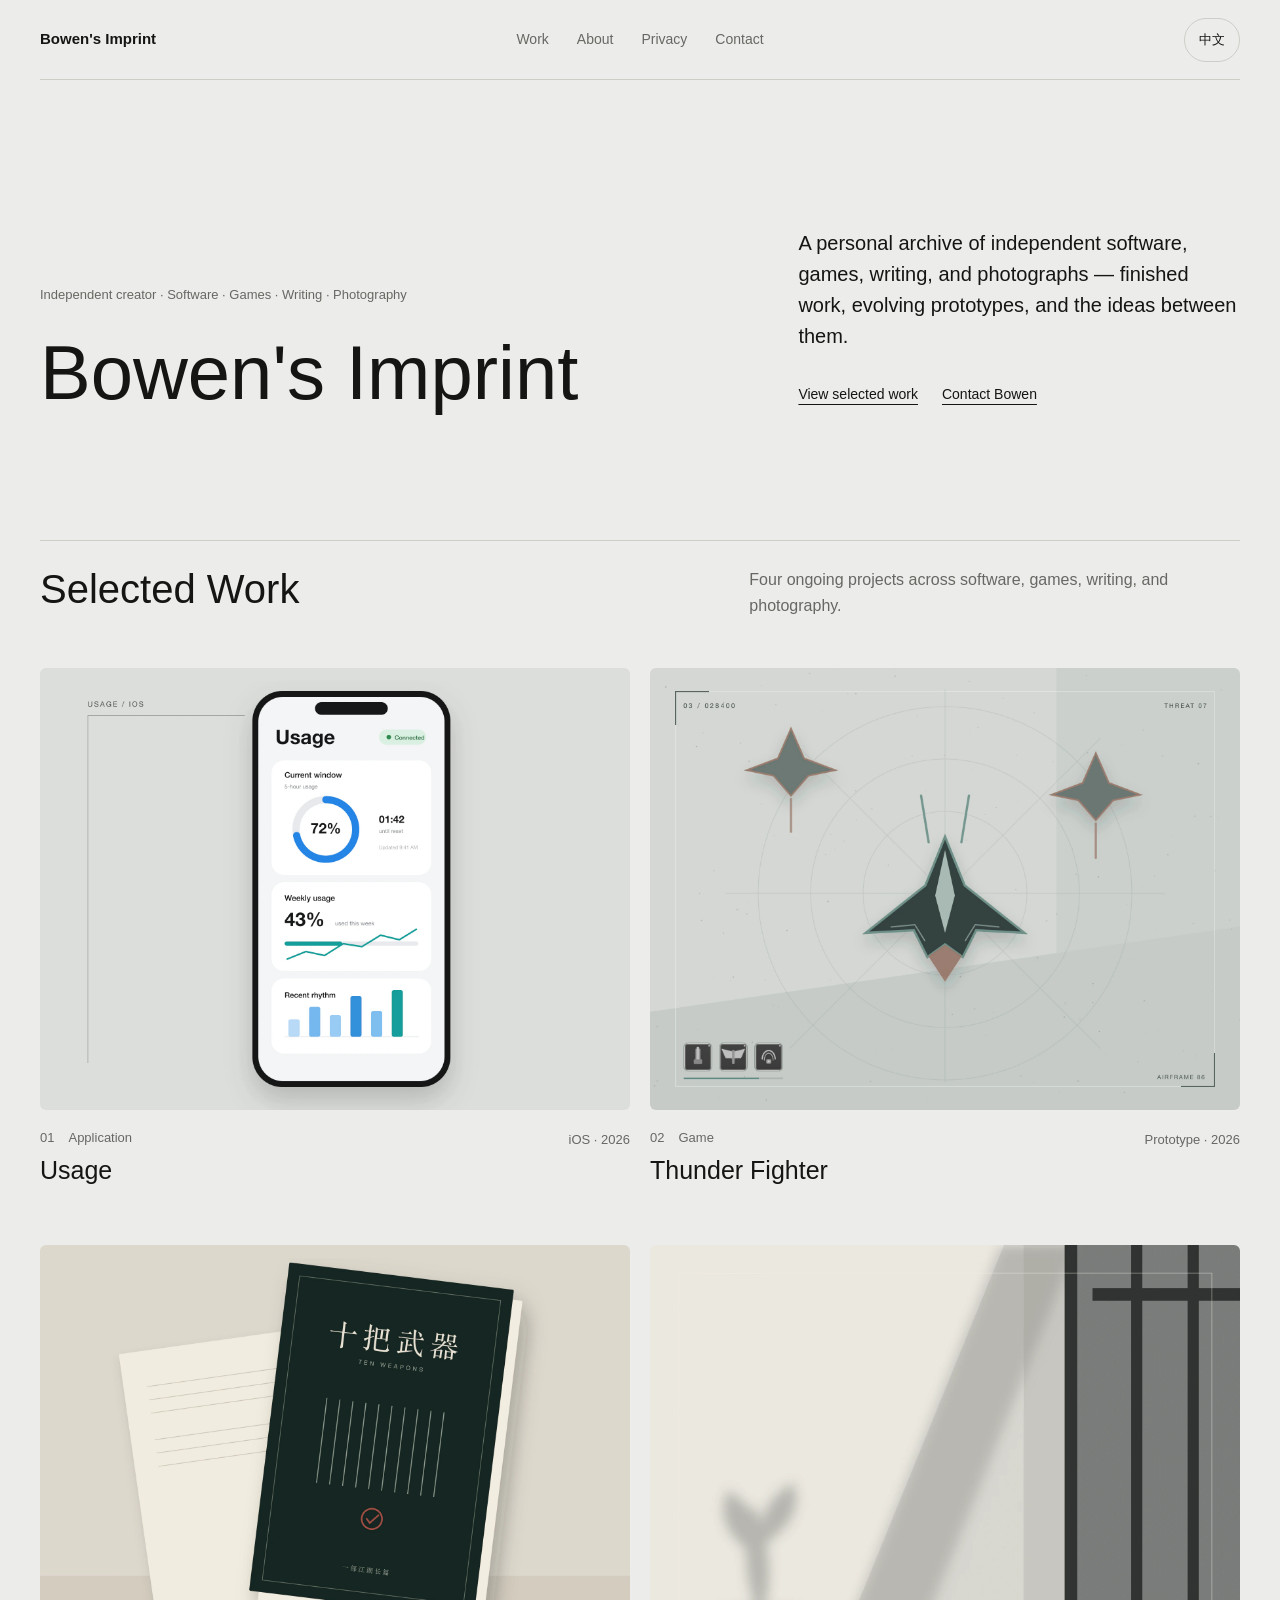
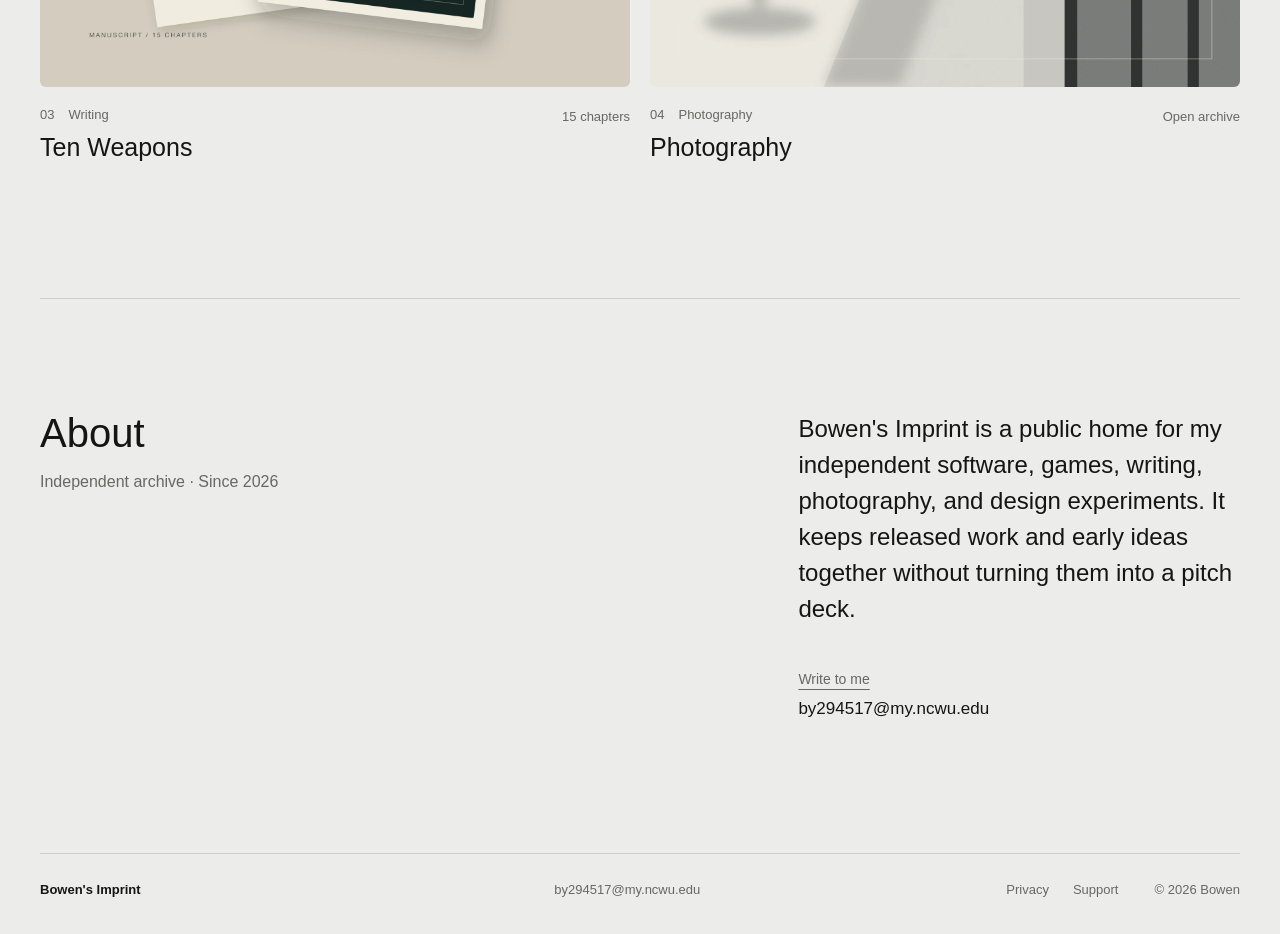
==== commit 417ed484: "update all web style chinese and english seperater. 4 pics looks same color. same design" ====
--- a/index.html
+++ b/index.html
@@ -1,144 +1,163 @@
 <!doctype html>
-<html lang="en">
+<html lang="en" data-language="en">
   <head>
     <meta charset="utf-8">
     <meta name="viewport" content="width=device-width, initial-scale=1">
-    <meta name="theme-color" content="#e8e8e6">
-    <meta name="description" content="Bowen's Imprint / 博文之痕 — software, games, writing, and photography by Bowen.">
-    <title>Bowen's Imprint / 博文之痕</title>
+    <meta name="theme-color" content="#ececea">
+    <meta name="description" content="Independent software, games, writing, and photography by Bowen.">
+    <title>Bowen's Imprint</title>
     <link rel="icon" href="assets/favicon.svg" type="image/svg+xml">
     <link rel="preload" href="assets/images/usage.webp" as="image" type="image/webp">
     <link rel="stylesheet" href="assets/styles.css">
+    <script src="assets/i18n.js" defer></script>
     <script src="assets/main.js" defer></script>
   </head>
-  <body>
-    <a class="skip-link" href="#works">Skip to works</a>
+  <body data-page="home">
+    <a class="skip-link" href="#works" data-i18n="shared.skipWorks">Skip to work</a>
 
     <header class="site-header">
-      <div class="header-inner">
-        <a class="site-mark" href="./" aria-label="Bowen's Imprint home">
-          <span>Bowen's Imprint</span>
-          <span lang="zh-Hans">博文之痕</span>
-        </a>
-        <nav class="header-nav" aria-label="Primary navigation">
-          <a href="#works">Work <span>04</span></a>
-          <a href="privacy/usage/">Usage</a>
-          <a href="mailto:by294517@my.ncwu.edu">Contact</a>
+      <div class="header-inner page-shell">
+        <a class="site-mark" href="./" data-i18n="shared.brand" data-i18n-aria-label="shared.homeLabel" aria-label="Bowen's Imprint home">Bowen's Imprint</a>
+        <nav class="header-nav" data-i18n-aria-label="shared.navLabel" aria-label="Primary navigation">
+          <a href="#works" data-i18n="shared.navWork">Work</a>
+          <a href="#about" data-i18n="shared.navAbout">About</a>
+          <a href="privacy/usage/" data-i18n="shared.navPrivacy">Privacy</a>
+          <a href="mailto:by294517@my.ncwu.edu" data-i18n="shared.navContact">Contact</a>
         </nav>
-        <span class="header-note">Personal archive · 2026</span>
+        <button class="language-toggle" type="button" data-language-toggle aria-label="Switch to Chinese" title="Switch to Chinese">中文</button>
       </div>
     </header>
 
     <main>
-      <section class="intro" aria-labelledby="page-title">
-        <div class="intro-inner">
-          <div class="intro-meta" aria-hidden="true">
-            <span>Independent work</span>
-            <span>Software · Games · Writing · Photography</span>
-            <span>Edition 01</span>
+      <section class="hero" aria-labelledby="page-title">
+        <div class="hero-grid page-shell">
+          <div class="hero-heading">
+            <p class="eyebrow" data-i18n="home.eyebrow">Independent creator · Software · Games · Writing · Photography</p>
+            <h1 id="page-title" data-i18n="home.heroTitle">Bowen's Imprint</h1>
           </div>
-          <h1 id="page-title">Bowen's Imprint</h1>
-          <div class="intro-credit">
-            <span lang="zh-Hans">博文之痕</span>
-            <a href="#works">View index ↓</a>
+          <div class="hero-copy">
+            <p data-i18n="home.heroBody">A personal archive of independent software, games, writing, and photographs — finished work, evolving prototypes, and the ideas between them.</p>
+            <div class="text-links">
+              <a href="#works" data-i18n="home.viewWork">View selected work</a>
+              <a href="mailto:by294517@my.ncwu.edu" data-i18n="home.contact">Contact Bowen</a>
+            </div>
           </div>
         </div>
       </section>
 
-      <section class="project-index" id="works" aria-labelledby="works-title">
-        <header class="index-header">
-          <h2 id="works-title">Selected work</h2>
-          <p>Four ongoing projects · Updated July 2026</p>
+      <section class="works page-shell" id="works" aria-labelledby="works-title">
+        <header class="section-intro">
+          <h2 id="works-title" data-i18n="home.workTitle">Selected Work</h2>
+          <p data-i18n="home.workIntro">Four ongoing projects across software, games, writing, and photography.</p>
         </header>
+
         <div class="project-grid">
           <article class="project">
-            <div class="project-meta">
-              <span>01</span>
-              <span>Application</span>
-              <span>iOS · 2026</span>
-            </div>
-            <div class="project-visual" tabindex="0" data-project aria-label="Usage, iOS application">
-              <img src="assets/images/usage.webp" width="1800" height="1350" alt="Usage iOS app interface showing current and weekly AI usage" fetchpriority="high">
+            <div class="project-visual" tabindex="0" data-project data-i18n-aria-label="home.projects.usage.aria" aria-label="Usage, an iOS application">
+              <img src="assets/images/usage.webp" width="1800" height="1350" data-i18n-alt="home.projects.usage.alt" alt="Usage iOS app interface showing current and weekly AI usage" fetchpriority="high">
               <div class="project-overlay">
-                <p class="project-state">Available for iOS</p>
-                <div class="project-details">
-                  <h3>Usage</h3>
-                  <p>A clear view of AI usage and reset rhythm.</p>
-                  <nav class="project-links" aria-label="Usage links">
-                    <a href="privacy/usage/">Privacy</a>
-                    <a href="support/usage/">Support</a>
+                <p class="project-state" data-i18n="home.projects.usage.state">Available for iOS</p>
+                <div class="project-overlay-copy">
+                  <p data-i18n="home.projects.usage.description">A clear view of AI usage, reset timing, and weekly rhythm.</p>
+                  <nav class="project-links" data-i18n-aria-label="home.projects.usage.linksLabel" aria-label="Usage links">
+                    <a href="privacy/usage/" data-i18n="home.projects.usage.privacy">Privacy</a>
+                    <a href="support/usage/" data-i18n="home.projects.usage.support">Support</a>
                   </nav>
                 </div>
               </div>
             </div>
-          </article>
-
-          <article class="project">
-            <div class="project-meta">
-              <span>02</span>
-              <span>Game</span>
-              <span>Prototype · 2026</span>
-            </div>
-            <div class="project-visual" tabindex="0" data-project aria-label="Thunder Fighter, experimental game">
-              <img src="assets/images/thunder-fighter.webp" width="1800" height="1350" alt="Thunder Fighter space combat interface with aircraft, enemies, and equipment HUD" loading="lazy">
-              <div class="project-overlay">
-                <p class="project-state">In development</p>
-                <div class="project-details">
-                  <h3>Thunder Fighter</h3>
-                  <p>Aircraft combat, pilots, systems, and upgrades.</p>
-                </div>
+            <div class="project-caption">
+              <div>
+                <p class="project-category"><span>01</span><span data-i18n="home.projects.usage.category">Application</span></p>
+                <h3 data-i18n="home.projects.usage.title">Usage</h3>
               </div>
+              <p class="project-meta" data-i18n="home.projects.usage.meta">iOS · 2026</p>
             </div>
           </article>
 
           <article class="project">
-            <div class="project-meta">
-              <span>03</span>
-              <span>Writing</span>
-              <span>15 chapters</span>
-            </div>
-            <div class="project-visual" tabindex="0" data-project aria-label="Ten Weapons, Chinese novel">
-              <img src="assets/images/ten-weapons.webp" width="1800" height="1350" alt="Dark green book cover for the Chinese novel Ten Weapons" loading="lazy">
+            <div class="project-visual" tabindex="0" data-project data-i18n-aria-label="home.projects.game.aria" aria-label="Thunder Fighter, an experimental game">
+              <img src="assets/images/thunder-fighter.webp" width="1800" height="1350" data-i18n-alt="home.projects.game.alt" alt="Thunder Fighter space combat interface with aircraft, enemies, and equipment HUD" loading="lazy">
               <div class="project-overlay">
-                <p class="project-state">Manuscript</p>
-                <div class="project-details">
-                  <h3>Ten Weapons <span lang="zh-Hans">十把武器</span></h3>
-                  <p>A long-form wuxia world told through people and weapons.</p>
+                <p class="project-state" data-i18n="home.projects.game.state">In development</p>
+                <div class="project-overlay-copy">
+                  <p data-i18n="home.projects.game.description">Aircraft combat shaped by pilots, equipment, systems, and upgrades.</p>
                 </div>
               </div>
+            </div>
+            <div class="project-caption">
+              <div>
+                <p class="project-category"><span>02</span><span data-i18n="home.projects.game.category">Game</span></p>
+                <h3 data-i18n="home.projects.game.title">Thunder Fighter</h3>
+              </div>
+              <p class="project-meta" data-i18n="home.projects.game.meta">Prototype · 2026</p>
             </div>
           </article>
 
           <article class="project">
-            <div class="project-meta">
-              <span>04</span>
-              <span>Photography</span>
-              <span>Open archive</span>
-            </div>
-            <div class="project-visual" tabindex="0" data-project aria-label="Photography archive">
-              <img src="assets/images/photography-placeholder.webp" width="1800" height="1350" alt="Quiet architectural light and shadow reserved for the photography archive" loading="lazy">
+            <div class="project-visual" tabindex="0" data-project data-i18n-aria-label="home.projects.book.aria" aria-label="Ten Weapons, a Chinese wuxia novel">
+              <img src="assets/images/ten-weapons.webp" width="1800" height="1350" data-i18n-alt="home.projects.book.alt" alt="Dark green book cover for the novel Ten Weapons" loading="lazy">
               <div class="project-overlay">
-                <p class="project-state">First selection pending</p>
-                <div class="project-details">
-                  <h3>Photography</h3>
-                  <p>Personal observations, awaiting the first selection.</p>
+                <p class="project-state" data-i18n="home.projects.book.state">Manuscript</p>
+                <div class="project-overlay-copy">
+                  <p data-i18n="home.projects.book.description">A long-form wuxia world told through its people and weapons.</p>
                 </div>
               </div>
+            </div>
+            <div class="project-caption">
+              <div>
+                <p class="project-category"><span>03</span><span data-i18n="home.projects.book.category">Writing</span></p>
+                <h3 data-i18n="home.projects.book.title">Ten Weapons</h3>
+              </div>
+              <p class="project-meta" data-i18n="home.projects.book.meta">15 chapters</p>
+            </div>
+          </article>
+
+          <article class="project">
+            <div class="project-visual" tabindex="0" data-project data-i18n-aria-label="home.projects.photography.aria" aria-label="Photography archive">
+              <img src="assets/images/photography-placeholder.webp" width="1800" height="1350" data-i18n-alt="home.projects.photography.alt" alt="Quiet architectural light and shadow reserved for the photography archive" loading="lazy">
+              <div class="project-overlay">
+                <p class="project-state" data-i18n="home.projects.photography.state">First selection pending</p>
+                <div class="project-overlay-copy">
+                  <p data-i18n="home.projects.photography.description">Personal observations, travel fragments, and quiet records of place.</p>
+                </div>
+              </div>
+            </div>
+            <div class="project-caption">
+              <div>
+                <p class="project-category"><span>04</span><span data-i18n="home.projects.photography.category">Photography</span></p>
+                <h3 data-i18n="home.projects.photography.title">Photography</h3>
+              </div>
+              <p class="project-meta" data-i18n="home.projects.photography.meta">Open archive</p>
             </div>
           </article>
         </div>
       </section>
+
+      <section class="about page-shell" id="about" aria-labelledby="about-title">
+        <header class="section-intro about-heading">
+          <h2 id="about-title" data-i18n="home.aboutTitle">About</h2>
+          <p data-i18n="home.aboutKicker">Independent archive · Since 2026</p>
+        </header>
+        <div class="about-copy">
+          <p data-i18n="home.aboutBody">Bowen's Imprint is a public home for my independent software, games, writing, photography, and design experiments. It keeps released work and early ideas together without turning them into a pitch deck.</p>
+          <a href="mailto:by294517@my.ncwu.edu">
+            <span data-i18n="home.emailLabel">Write to me</span>
+            <strong>by294517@my.ncwu.edu</strong>
+          </a>
+        </div>
+      </section>
     </main>
 
-    <footer class="site-footer">
-      <div class="footer-inner">
-        <p class="footer-name">Bowen's Imprint <span lang="zh-Hans">/ 博文之痕</span></p>
+    <footer class="site-footer" id="contact">
+      <div class="footer-inner page-shell">
+        <p class="footer-name" data-i18n="shared.brand">Bowen's Imprint</p>
         <a class="footer-contact" href="mailto:by294517@my.ncwu.edu">by294517@my.ncwu.edu</a>
-        <nav class="footer-links" aria-label="Legal and support links">
-          <a href="privacy/usage/">Usage Privacy</a>
-          <a href="support/usage/">Support</a>
+        <nav class="footer-links" data-i18n-aria-label="shared.footerNavLabel" aria-label="Legal and support links">
+          <a href="privacy/usage/" data-i18n="shared.navPrivacy">Privacy</a>
+          <a href="support/usage/" data-i18n="shared.navSupport">Support</a>
         </nav>
-        <p class="footer-year">© 2026 Bowen</p>
+        <p class="footer-year" data-i18n="shared.copyright">© 2026 Bowen</p>
       </div>
     </footer>
   </body>
--- a/assets/styles.css
+++ b/assets/styles.css
@@ -1,12 +1,16 @@
 :root {
   color-scheme: light;
-  --paper: #e8e8e6;
-  --surface: #f3f3f0;
-  --ink: #1d1e1c;
-  --muted: #696a66;
-  --line: #c9cac6;
-  --gutter: 28px;
-  --content-width: 1760px;
+  --page: #ececea;
+  --surface: #f6f6f3;
+  --ink: #151614;
+  --muted: #676863;
+  --line: #cecec9;
+  --overlay: rgba(16, 17, 15, 0.46);
+  --font-en: -apple-system, BlinkMacSystemFont, "SF Pro Text", "Helvetica Neue", Helvetica, Arial, sans-serif;
+  --font-zh: "PingFang SC", "Hiragino Sans GB", "Microsoft YaHei", "Noto Sans CJK SC", sans-serif;
+  --gutter: 40px;
+  --content-width: 1440px;
+  --measure: 680px;
 }
 
 * {
@@ -20,15 +24,19 @@
 body {
   margin: 0;
   min-width: 320px;
-  background: var(--paper);
+  background: var(--page);
   color: var(--ink);
-  font-family: "Helvetica Neue", Helvetica, Arial, "PingFang SC", sans-serif;
+  font-family: var(--font-en);
   font-size: 16px;
   line-height: 1.5;
   text-rendering: optimizeLegibility;
   -webkit-font-smoothing: antialiased;
 }
 
+html[data-language="zh"] body {
+  font-family: var(--font-zh);
+}
+
 a {
   color: inherit;
   text-decoration: none;
@@ -39,11 +47,20 @@
   max-width: 100%;
 }
 
-button,
-input,
-textarea,
-select {
+button {
   font: inherit;
+}
+
+a:focus-visible,
+button:focus-visible,
+[tabindex]:focus-visible {
+  outline: 2px solid var(--ink);
+  outline-offset: 4px;
+}
+
+.page-shell {
+  width: min(calc(100% - (var(--gutter) * 2)), var(--content-width));
+  margin-inline: auto;
 }
 
 .skip-link {
@@ -60,190 +77,163 @@
   top: 12px;
 }
 
-.visually-hidden {
-  position: absolute;
-  width: 1px;
-  height: 1px;
-  padding: 0;
-  margin: -1px;
-  overflow: hidden;
-  clip: rect(0, 0, 0, 0);
-  white-space: nowrap;
-  border: 0;
-}
-
 .site-header {
-  position: absolute;
-  inset: 0 0 auto;
-  z-index: 10;
+  position: relative;
+  z-index: 20;
 }
 
 .header-inner {
   display: grid;
   grid-template-columns: 1fr auto 1fr;
   align-items: center;
-  width: min(calc(100% - (var(--gutter) * 2)), var(--content-width));
-  min-height: 72px;
-  margin: 0 auto;
+  min-height: 80px;
   border-bottom: 1px solid var(--line);
 }
 
 .site-mark {
-  display: flex;
-  align-items: baseline;
-  gap: 12px;
   justify-self: start;
-  font-size: 14px;
-  line-height: 1.25;
-}
-
-.site-mark span:first-child {
+  font-size: 15px;
   font-weight: 600;
-}
-
-.site-mark span:last-child,
-.footer-name span {
-  color: var(--muted);
-  font-family: "Songti SC", STSong, serif;
 }
 
 .header-nav {
   display: flex;
   align-items: center;
-  gap: 30px;
+  justify-content: center;
+  gap: 28px;
   font-size: 14px;
 }
 
 .header-nav a,
-.header-note,
-.project-meta,
-.intro-meta,
-.index-header p {
-  color: var(--muted);
+.footer-links a,
+.footer-contact {
+  color: var(--muted);
+  transition: color 160ms ease;
 }
 
 .header-nav a:hover,
-.header-nav a:focus-visible {
+.header-nav a:focus-visible,
+.header-nav a[aria-current="page"],
+.footer-links a:hover,
+.footer-links a:focus-visible,
+.footer-contact:hover,
+.footer-contact:focus-visible {
   color: var(--ink);
+}
+
+.language-toggle {
+  justify-self: end;
+  min-width: 52px;
+  min-height: 44px;
+  border: 1px solid var(--line);
+  border-radius: 999px;
+  padding: 0 14px;
+  background: transparent;
+  color: var(--ink);
+  cursor: pointer;
+  font-size: 13px;
+  transition: background 160ms ease, border-color 160ms ease;
+}
+
+.language-toggle:hover {
+  border-color: #a9aaa5;
+  background: rgba(255, 255, 255, 0.35);
+}
+
+.hero {
+  padding: 148px 0 128px;
+}
+
+.hero-grid {
+  display: grid;
+  grid-template-columns: minmax(0, 1.2fr) minmax(320px, 0.8fr);
+  align-items: end;
+  gap: 96px;
+}
+
+.eyebrow {
+  margin: 0 0 30px;
+  color: var(--muted);
+  font-size: 13px;
+}
+
+.hero h1 {
+  max-width: 860px;
+  margin: 0;
+  font-size: 76px;
+  font-weight: 500;
+  line-height: 1.02;
+}
+
+.hero-copy {
+  max-width: 530px;
+  padding-bottom: 7px;
+}
+
+.hero-copy > p {
+  margin: 0;
+  font-size: 20px;
+  line-height: 1.55;
+}
+
+.text-links {
+  display: flex;
+  flex-wrap: wrap;
+  gap: 24px;
+  margin-top: 32px;
+  font-size: 14px;
+}
+
+.text-links a,
+.about-copy a span,
+.document-back,
+.legal-copy a,
+.support-email a {
   text-decoration: underline;
-  text-underline-offset: 4px;
-}
-
-.header-nav span {
-  margin-left: 3px;
-  font-size: 11px;
-  vertical-align: super;
-}
-
-.header-note {
-  justify-self: end;
-  font-size: 13px;
-}
-
-.intro {
+  text-decoration-thickness: 1px;
+  text-underline-offset: 5px;
+}
+
+.works {
+  padding-bottom: 136px;
+}
+
+.section-intro {
   display: grid;
-  min-height: 68vh;
-  align-items: center;
-  padding: 116px var(--gutter) 76px;
-}
-
-.intro-inner {
-  width: min(100%, var(--content-width));
-  margin: 0 auto;
-}
-
-.intro-meta {
-  display: flex;
-  justify-content: center;
-  gap: 22px;
-  font-size: 13px;
-}
-
-.intro-meta span + span::before {
-  content: "/";
-  margin-right: 22px;
-  color: #a4a5a1;
-}
-
-.intro h1 {
-  margin: 42px 0 28px;
-  font-size: 118px;
-  font-weight: 600;
-  line-height: 0.9;
-  text-align: center;
-  text-transform: uppercase;
-}
-
-.intro-credit {
-  display: flex;
-  align-items: center;
-  justify-content: center;
-  gap: 24px;
-}
-
-.intro-credit span {
-  font-family: "Songti SC", STSong, serif;
-  font-size: 23px;
-}
-
-.intro-credit a {
-  color: var(--muted);
-  font-size: 13px;
-  text-decoration: underline;
-  text-underline-offset: 4px;
-}
-
-.project-index {
-  width: min(calc(100% - (var(--gutter) * 2)), var(--content-width));
-  margin: 0 auto;
-}
-
-.index-header {
-  display: flex;
-  align-items: center;
-  justify-content: space-between;
-  gap: 24px;
-  margin-bottom: 30px;
-  padding: 18px 0;
+  grid-template-columns: minmax(0, 1fr) minmax(320px, 0.8fr);
+  gap: 96px;
+  margin-bottom: 48px;
+  padding-top: 26px;
   border-top: 1px solid var(--line);
-  border-bottom: 1px solid var(--line);
-}
-
-.index-header h2,
-.index-header p {
-  margin: 0;
-}
-
-.index-header h2 {
-  font-size: 18px;
+}
+
+.section-intro h2,
+.section-intro p {
+  margin: 0;
+}
+
+.section-intro h2 {
+  font-size: 40px;
   font-weight: 500;
-}
-
-.index-header p {
-  font-size: 13px;
+  line-height: 1.1;
+}
+
+.section-intro > p {
+  max-width: 530px;
+  color: var(--muted);
+  font-size: 16px;
+  line-height: 1.65;
 }
 
 .project-grid {
   display: grid;
   grid-template-columns: repeat(2, minmax(0, 1fr));
-  column-gap: 16px;
-  row-gap: 42px;
+  column-gap: 20px;
+  row-gap: 60px;
 }
 
 .project {
   min-width: 0;
-}
-
-.project-meta {
-  display: grid;
-  grid-template-columns: 46px minmax(0, 1fr) auto;
-  gap: 12px;
-  padding: 0 4px 12px;
-  font-size: 13px;
-}
-
-.project-meta span:nth-child(2) {
-  color: var(--ink);
 }
 
 .project-visual {
@@ -252,15 +242,14 @@
   aspect-ratio: 4 / 3;
   overflow: hidden;
   border-radius: 6px;
-  background: #d5d5d2;
-  outline: 0;
+  background: #d7d7d3;
 }
 
 .project-visual > img {
   width: 100%;
   height: 100%;
   object-fit: cover;
-  transition: transform 750ms cubic-bezier(0.22, 1, 0.36, 1);
+  transition: transform 680ms cubic-bezier(0.22, 1, 0.36, 1);
 }
 
 .project-overlay {
@@ -270,16 +259,18 @@
   flex-direction: column;
   justify-content: space-between;
   padding: 28px;
-  background: rgba(14, 15, 14, 0.44);
+  background: var(--overlay);
   color: #ffffff;
   opacity: 0;
   pointer-events: none;
-  transition: opacity 300ms ease;
+  transition: opacity 260ms ease;
 }
 
 .project-state,
-.project-details p,
-.project-details h3 {
+.project-overlay-copy p,
+.project-category,
+.project-caption h3,
+.project-meta {
   margin: 0;
 }
 
@@ -288,27 +279,13 @@
   font-size: 13px;
 }
 
-.project-details {
-  max-width: 580px;
-}
-
-.project-details h3 {
-  font-size: 44px;
-  font-weight: 500;
-  line-height: 1.04;
-}
-
-.project-details h3 span {
-  font-family: "Songti SC", STSong, serif;
-  font-size: 0.68em;
-  font-weight: 400;
-}
-
-.project-details > p {
-  max-width: 430px;
-  margin-top: 10px;
-  color: rgba(255, 255, 255, 0.8);
-  font-size: 15px;
+.project-overlay-copy {
+  max-width: 440px;
+}
+
+.project-overlay-copy > p {
+  font-size: 18px;
+  line-height: 1.5;
 }
 
 .project-links {
@@ -320,7 +297,7 @@
 
 .project-links a {
   padding-bottom: 3px;
-  border-bottom: 1px solid rgba(255, 255, 255, 0.7);
+  border-bottom: 1px solid rgba(255, 255, 255, 0.72);
 }
 
 .project-visual:hover .project-overlay,
@@ -338,23 +315,88 @@
   transform: scale(1.018);
 }
 
-.project-visual:focus-visible {
-  outline: 2px solid var(--ink);
-  outline-offset: 4px;
+.project-caption {
+  display: grid;
+  grid-template-columns: minmax(0, 1fr) auto;
+  align-items: start;
+  gap: 24px;
+  padding-top: 18px;
+}
+
+.project-category {
+  display: flex;
+  gap: 14px;
+  color: var(--muted);
+  font-size: 13px;
+}
+
+.project-caption h3 {
+  margin-top: 7px;
+  font-size: 25px;
+  font-weight: 500;
+  line-height: 1.2;
+}
+
+.project-meta {
+  padding-top: 2px;
+  color: var(--muted);
+  font-size: 13px;
+  text-align: right;
+}
+
+.about {
+  display: grid;
+  grid-template-columns: minmax(0, 1.2fr) minmax(320px, 0.8fr);
+  gap: 96px;
+  padding: 112px 0 132px;
+  border-top: 1px solid var(--line);
+}
+
+.about-heading {
+  display: block;
+  margin: 0;
+  padding: 0;
+  border: 0;
+}
+
+.about-heading > p {
+  margin-top: 14px;
+}
+
+.about-copy > p {
+  max-width: 640px;
+  margin: 0;
+  font-size: 24px;
+  line-height: 1.5;
+}
+
+.about-copy > a {
+  display: inline-flex;
+  flex-direction: column;
+  gap: 6px;
+  margin-top: 42px;
+}
+
+.about-copy a span {
+  color: var(--muted);
+  font-size: 14px;
+}
+
+.about-copy a strong {
+  font-size: 17px;
+  font-weight: 500;
 }
 
 .site-footer {
-  padding: 128px var(--gutter) 32px;
+  padding: 0 0 34px;
 }
 
 .footer-inner {
   display: grid;
-  grid-template-columns: 1.2fr 1fr auto auto;
+  grid-template-columns: 1.15fr 1fr auto auto;
   align-items: end;
   gap: 36px;
-  width: min(100%, var(--content-width));
-  margin: 0 auto;
-  padding-top: 24px;
+  padding-top: 26px;
   border-top: 1px solid var(--line);
   font-size: 13px;
 }
@@ -363,10 +405,8 @@
   margin: 0;
 }
 
-.footer-contact,
-.footer-links,
-.footer-year {
-  color: var(--muted);
+.footer-name {
+  font-weight: 600;
 }
 
 .footer-links {
@@ -374,257 +414,261 @@
   gap: 24px;
 }
 
-.footer-inner a:hover,
-.footer-inner a:focus-visible,
-.document-back:hover,
-.document-back:focus-visible {
-  color: var(--ink);
-  text-decoration: underline;
-  text-underline-offset: 4px;
-}
-
-/* Legal and support pages use the same neutral editorial system. */
-.legal-page .site-header {
-  position: relative;
-}
-
-.legal-page .header-inner {
-  grid-template-columns: 1fr auto;
-}
-
-.legal-page .header-note {
-  justify-self: end;
-}
-
+.footer-year {
+  color: var(--muted);
+}
+
+/* Privacy and support pages */
 .legal-main {
-  width: min(calc(100% - (var(--gutter) * 2)), 1180px);
-  margin: 0 auto;
-  padding: 120px 0 0;
+  padding: 96px 0 112px;
 }
 
 .document-back {
   display: inline-block;
-  margin-bottom: 70px;
-  color: var(--muted);
-  font-size: 13px;
+  margin-bottom: 96px;
+  color: var(--muted);
+  font-size: 14px;
 }
 
 .legal-hero {
   display: grid;
   grid-template-columns: minmax(0, 1fr) auto;
   align-items: end;
-  gap: 48px;
-  padding-bottom: 78px;
+  gap: 60px;
+  padding-bottom: 72px;
+  border-bottom: 1px solid var(--line);
+}
+
+.legal-hero .eyebrow {
+  grid-column: 1 / -1;
+  margin-bottom: -32px;
 }
 
 .legal-hero h1 {
   max-width: 820px;
   margin: 0;
-  font-size: 68px;
+  font-size: 56px;
   font-weight: 500;
-  line-height: 1.02;
+  line-height: 1.08;
 }
 
 .legal-date {
-  margin: 0 0 7px;
-  color: var(--muted);
-  font-size: 13px;
+  margin: 0 0 6px;
+  color: var(--muted);
+  font-size: 14px;
   white-space: nowrap;
 }
 
 .legal-document {
-  padding-bottom: 120px;
-}
-
-.legal-block {
-  display: grid;
-  grid-template-columns: 180px minmax(0, 720px);
-  justify-content: space-between;
-  gap: 64px;
-  padding: 76px 0;
+  max-width: var(--measure);
+  margin: 72px 0 0 auto;
+}
+
+.legal-intro {
+  margin: 0 0 68px;
+  font-size: 22px;
+  line-height: 1.55;
+}
+
+.legal-document section {
+  padding-top: 42px;
+  margin-top: 42px;
   border-top: 1px solid var(--line);
 }
 
-.legal-language {
-  margin: 0;
-  color: var(--muted);
-  font-size: 13px;
-  font-weight: 400;
-}
-
-.legal-copy {
-  max-width: 720px;
-}
-
-.legal-copy > p:first-child {
-  margin-top: 0;
-  color: var(--ink);
-  font-size: 20px;
-  line-height: 1.55;
-}
-
-.legal-copy h2 {
-  margin: 50px 0 12px;
+.legal-document h2 {
+  margin: 0 0 16px;
   font-size: 22px;
   font-weight: 500;
   line-height: 1.3;
 }
 
-.legal-copy p,
-.legal-copy li {
+.legal-document p,
+.legal-document li {
   color: #4e4f4b;
+  font-size: 16px;
   line-height: 1.75;
 }
 
-.legal-copy ul {
-  margin: 16px 0 0;
-  padding-left: 20px;
-}
-
-.legal-copy a {
+.legal-document p {
+  margin: 0 0 16px;
+}
+
+.legal-document ul {
+  margin: 0;
+  padding-left: 22px;
+}
+
+.legal-document a {
   color: var(--ink);
-  text-decoration: underline;
-  text-underline-offset: 4px;
+}
+
+.support-document {
+  min-height: 430px;
+}
+
+.support-document .legal-intro {
+  margin-bottom: 10px;
+}
+
+.support-email {
+  margin-bottom: 72px !important;
+  font-size: 20px !important;
 }
 
 .legal-footer {
   padding-top: 0;
 }
 
-@media (max-width: 1100px) {
+@media (max-width: 1050px) {
+  .hero-grid,
+  .section-intro,
+  .about {
+    gap: 56px;
+  }
+
+  .hero h1 {
+    font-size: 62px;
+  }
+
+  .about-copy > p {
+    font-size: 21px;
+  }
+}
+
+@media (max-width: 820px) {
+  :root {
+    --gutter: 24px;
+  }
+
   .header-inner {
     grid-template-columns: 1fr auto;
-  }
-
-  .header-note {
-    display: none;
-  }
-
-  .intro h1 {
-    font-size: 84px;
-  }
-
-  .legal-hero h1 {
-    font-size: 54px;
-  }
-
-  .legal-block {
-    grid-template-columns: 130px minmax(0, 1fr);
-  }
-}
-
-@media (max-width: 820px) {
+    grid-template-areas:
+      "brand language"
+      "nav nav";
+    row-gap: 16px;
+    padding: 18px 0;
+  }
+
+  .site-mark {
+    grid-area: brand;
+  }
+
+  .header-nav {
+    grid-area: nav;
+    justify-content: flex-start;
+  }
+
+  .language-toggle {
+    grid-area: language;
+  }
+
+  .hero {
+    padding: 104px 0 96px;
+  }
+
+  .hero-grid,
+  .section-intro,
+  .about {
+    grid-template-columns: 1fr;
+  }
+
+  .hero-grid {
+    gap: 48px;
+  }
+
+  .hero h1 {
+    font-size: 56px;
+  }
+
+  .hero-copy {
+    max-width: 600px;
+  }
+
+  .section-intro {
+    gap: 18px;
+  }
+
+  .project-grid {
+    grid-template-columns: 1fr;
+  }
+
+  .about {
+    gap: 44px;
+  }
+
+  .about-copy > p {
+    max-width: 680px;
+  }
+
+  .footer-inner {
+    grid-template-columns: repeat(2, minmax(0, 1fr));
+  }
+
+  .legal-hero {
+    grid-template-columns: 1fr;
+    gap: 22px;
+  }
+
+  .legal-hero .eyebrow {
+    margin-bottom: 8px;
+  }
+
+  .legal-date {
+    white-space: normal;
+  }
+
+  .legal-document {
+    margin-left: 0;
+  }
+}
+
+@media (max-width: 560px) {
   :root {
     --gutter: 18px;
   }
 
   .header-nav {
-    gap: 18px;
+    flex-wrap: wrap;
+    gap: 10px 20px;
     font-size: 13px;
   }
 
-  .intro {
-    min-height: 64vh;
-    padding-top: 104px;
-  }
-
-  .intro-meta span:nth-child(2) {
-    display: none;
-  }
-
-  .intro-meta span:nth-child(3)::before {
-    content: "/";
-    margin-right: 22px;
-    color: #a4a5a1;
-  }
-
-  .intro h1 {
-    font-size: 66px;
-    line-height: 0.94;
+  .language-toggle {
+    min-width: 48px;
+  }
+
+  .hero {
+    padding: 84px 0 82px;
+  }
+
+  .eyebrow {
+    margin-bottom: 24px;
+    line-height: 1.6;
+  }
+
+  .hero h1 {
+    font-size: 46px;
+  }
+
+  .hero-copy > p {
+    font-size: 18px;
+  }
+
+  .works {
+    padding-bottom: 96px;
+  }
+
+  .section-intro {
+    margin-bottom: 32px;
+  }
+
+  .section-intro h2 {
+    font-size: 32px;
   }
 
   .project-grid {
-    grid-template-columns: 1fr;
-  }
-
-  .footer-inner {
-    grid-template-columns: repeat(2, minmax(0, 1fr));
-  }
-
-  .footer-links,
-  .footer-year {
-    justify-self: start;
-  }
-
-  .legal-hero {
-    grid-template-columns: 1fr;
-  }
-}
-
-@media (max-width: 560px) {
-  .header-inner {
-    min-height: 66px;
-  }
-
-  .site-mark {
-    flex-direction: column;
-    gap: 0;
-    font-size: 12px;
-  }
-
-  .header-nav {
-    gap: 13px;
-    font-size: 12px;
-  }
-
-  .header-nav span {
-    display: none;
-  }
-
-  .intro {
-    min-height: 58vh;
-    padding-top: 94px;
-    padding-bottom: 52px;
-  }
-
-  .intro-meta {
-    gap: 14px;
-    font-size: 12px;
-  }
-
-  .intro-meta span:nth-child(3)::before {
-    margin-right: 14px;
-  }
-
-  .intro h1 {
-    max-width: 360px;
-    margin: 34px auto 24px;
-    font-size: 52px;
-  }
-
-  .intro-credit {
-    gap: 18px;
-  }
-
-  .intro-credit span {
-    font-size: 20px;
-  }
-
-  .index-header {
-    align-items: flex-start;
-    flex-direction: column;
-    gap: 4px;
-    margin-bottom: 24px;
-    padding: 14px 0;
-  }
-
-  .project-grid {
-    row-gap: 34px;
-  }
-
-  .project-meta {
-    grid-template-columns: 34px minmax(0, 1fr) auto;
-    font-size: 12px;
+    row-gap: 48px;
   }
 
   .project-visual {
@@ -636,17 +680,31 @@
     padding: 22px;
   }
 
-  .project-details h3 {
-    font-size: 34px;
-  }
-
-  .project-details > p {
-    max-width: 300px;
-    font-size: 14px;
-  }
-
-  .site-footer {
-    padding-top: 88px;
+  .project-overlay-copy > p {
+    font-size: 16px;
+  }
+
+  .project-caption {
+    gap: 18px;
+    padding-top: 14px;
+  }
+
+  .project-caption h3 {
+    font-size: 22px;
+  }
+
+  .project-meta,
+  .project-category,
+  .project-state {
+    font-size: 12px;
+  }
+
+  .about {
+    padding: 80px 0 96px;
+  }
+
+  .about-copy > p {
+    font-size: 19px;
   }
 
   .footer-inner {
@@ -654,49 +712,34 @@
     gap: 17px;
   }
 
-  .footer-links {
-    flex-wrap: wrap;
-  }
-
-  .legal-page .header-inner {
-    min-height: 66px;
-  }
-
-  .legal-page .header-note {
-    display: block;
-    font-size: 12px;
-  }
-
   .legal-main {
-    padding-top: 82px;
+    padding: 70px 0 88px;
   }
 
   .document-back {
-    margin-bottom: 50px;
+    margin-bottom: 72px;
   }
 
   .legal-hero {
-    gap: 24px;
-    padding-bottom: 58px;
+    padding-bottom: 54px;
   }
 
   .legal-hero h1 {
-    font-size: 42px;
-  }
-
-  .legal-block {
-    grid-template-columns: 1fr;
-    gap: 26px;
-    padding: 58px 0;
-  }
-
-  .legal-copy > p:first-child {
-    font-size: 18px;
-  }
-
-  .legal-copy h2 {
-    margin-top: 40px;
-    font-size: 20px;
+    font-size: 40px;
+  }
+
+  .legal-document {
+    margin-top: 54px;
+  }
+
+  .legal-intro {
+    margin-bottom: 54px;
+    font-size: 19px;
+  }
+
+  .legal-document section {
+    padding-top: 34px;
+    margin-top: 34px;
   }
 }
 
@@ -705,8 +748,12 @@
     scroll-behavior: auto;
   }
 
-  .project-visual > img,
-  .project-overlay {
-    transition: none;
-  }
-}
+  *,
+  *::before,
+  *::after {
+    scroll-behavior: auto !important;
+    transition-duration: 0.01ms !important;
+    animation-duration: 0.01ms !important;
+    animation-iteration-count: 1 !important;
+  }
+}
